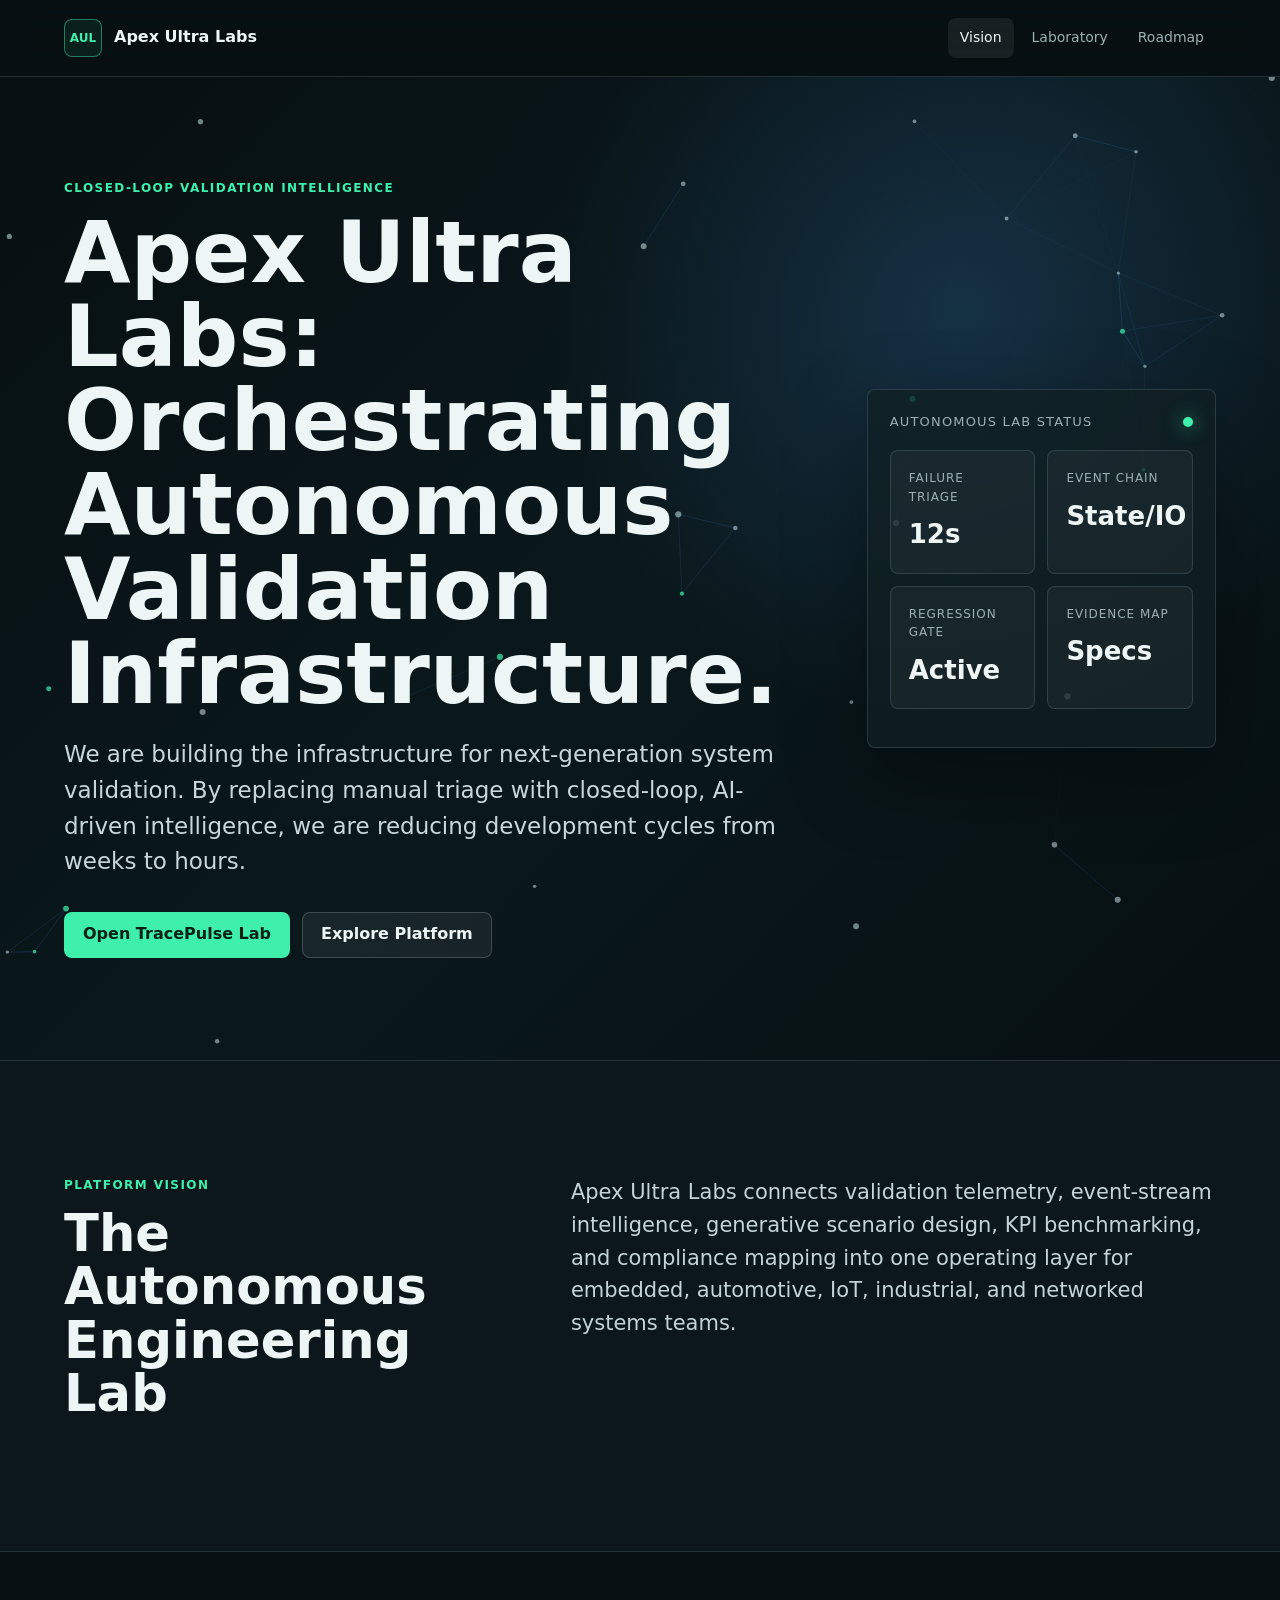
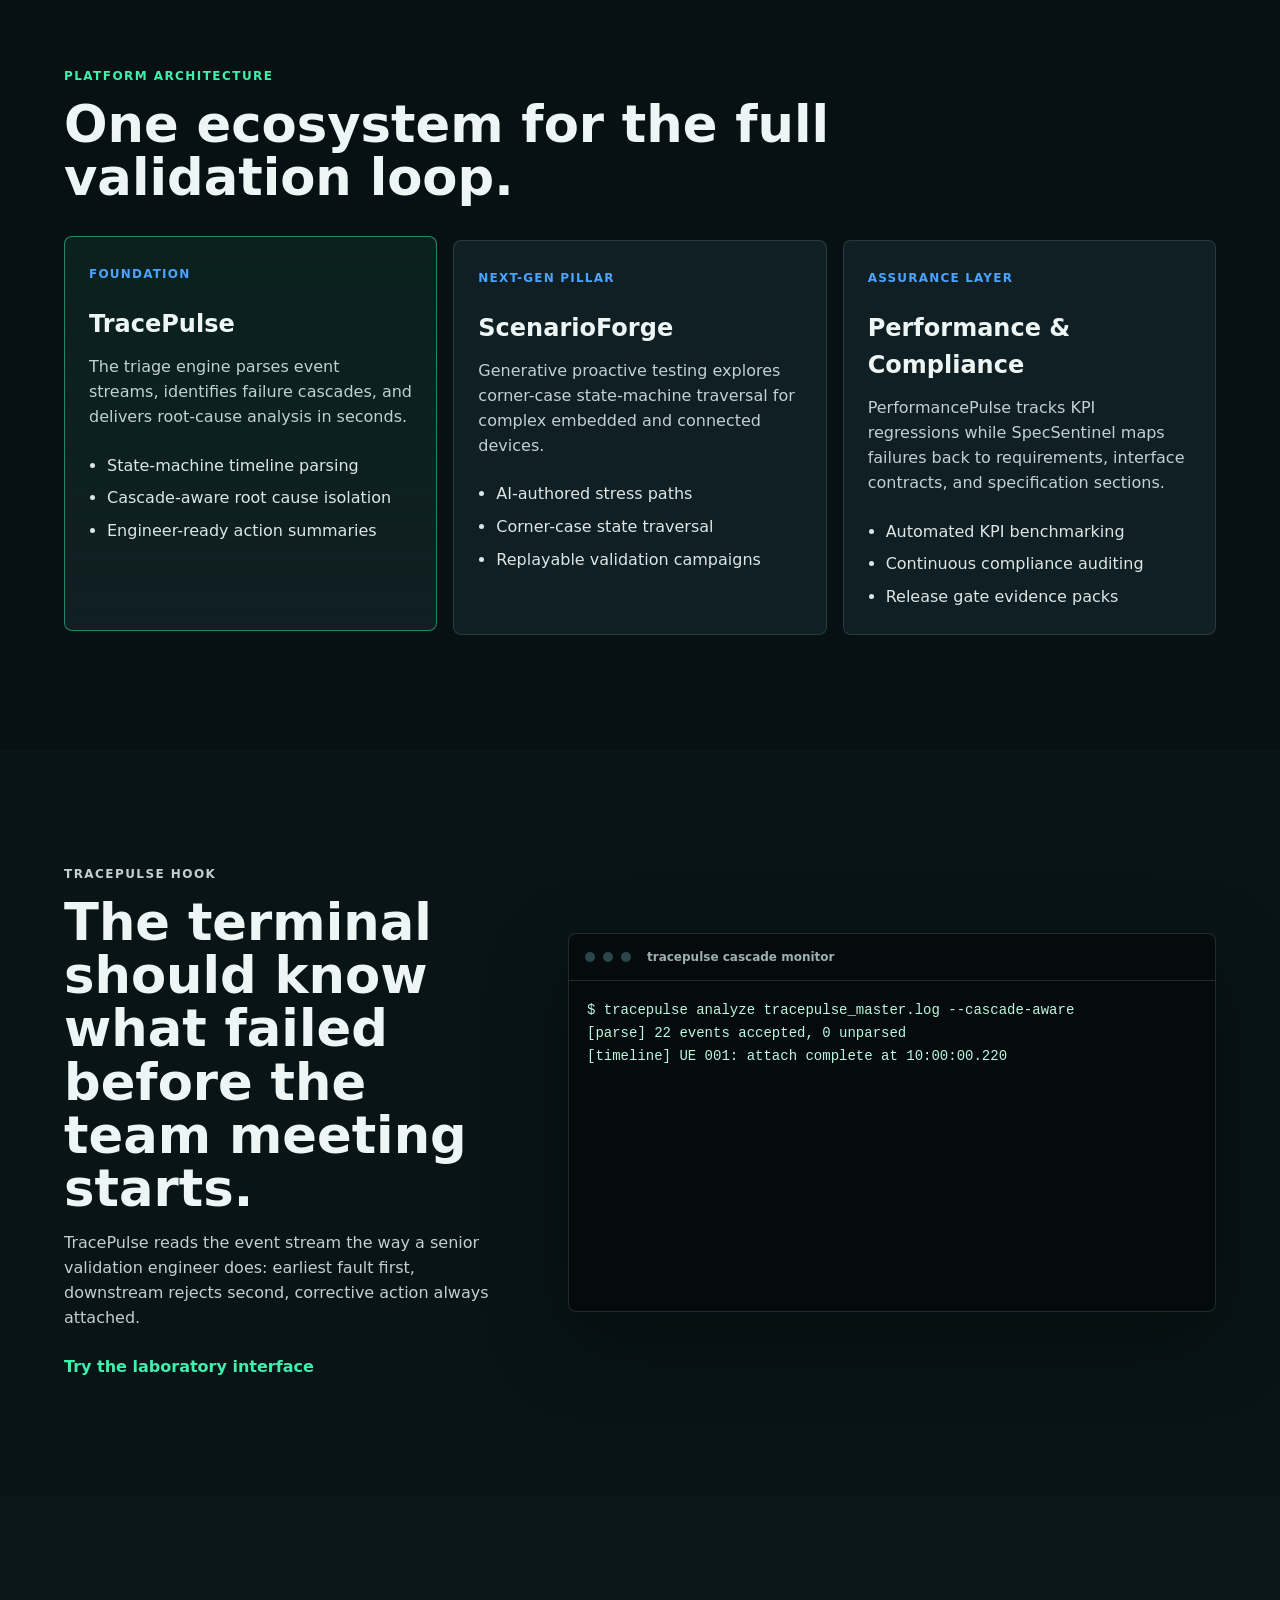
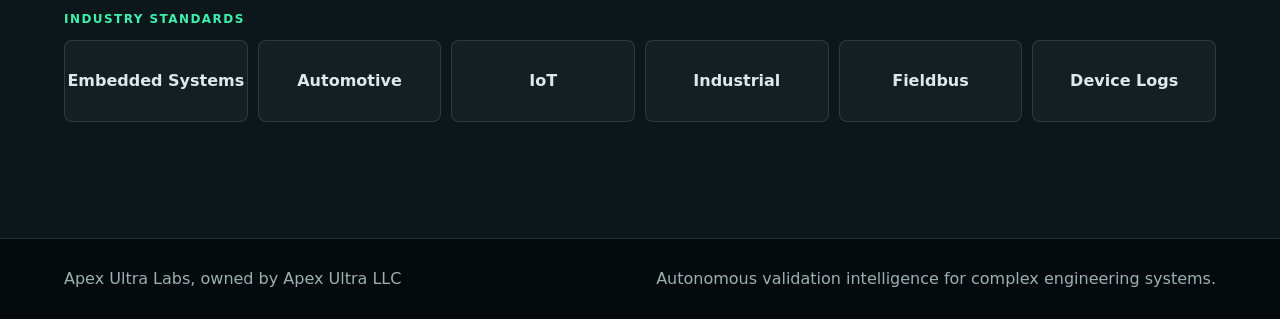
==== index.html @ e08b96c7 "Launch Apex Ultra Labs website" ====
<!doctype html>
<html lang="en">
  <head>
    <meta charset="utf-8">
    <meta name="viewport" content="width=device-width, initial-scale=1">
    <title>Apex Ultra Labs | Autonomous Validation Infrastructure</title>
    <link rel="stylesheet" href="styles.css">
  </head>
  <body>
    <header class="site-header">
      <a class="brand" href="index.html" aria-label="Apex Ultra Labs home">
        <span class="brand-mark">AUL</span>
        <span>Apex Ultra Labs</span>
      </a>
      <nav aria-label="Primary navigation">
        <a href="index.html" aria-current="page">Vision</a>
        <a href="laboratory.html">Laboratory</a>
        <a href="roadmap.html">Roadmap</a>
      </nav>
    </header>

    <main>
      <section class="hero">
        <canvas id="packetCanvas" aria-hidden="true"></canvas>
        <div class="hero-content">
          <p class="eyebrow">Closed-loop validation intelligence</p>
          <h1>Apex Ultra Labs: Orchestrating Autonomous Validation Infrastructure.</h1>
          <p class="hero-copy">
            We are building the infrastructure for next-generation system validation.
            By replacing manual triage with closed-loop, AI-driven intelligence, we are
            reducing development cycles from weeks to hours.
          </p>
          <div class="hero-actions">
            <a class="button primary" href="laboratory.html">Open TracePulse Lab</a>
            <a class="button secondary" href="#ecosystem">Explore Platform</a>
          </div>
        </div>
        <aside class="hero-panel" aria-label="Live validation status">
          <div class="panel-header">
            <span>Autonomous Lab Status</span>
            <span class="status-dot"></span>
          </div>
          <dl class="metric-grid">
            <div>
              <dt>Failure Triage</dt>
              <dd>12s</dd>
            </div>
            <div>
              <dt>Event Chain</dt>
              <dd>State/IO</dd>
            </div>
            <div>
              <dt>Regression Gate</dt>
              <dd>Active</dd>
            </div>
            <div>
              <dt>Evidence Map</dt>
              <dd>Specs</dd>
            </div>
          </dl>
        </aside>
      </section>

      <section class="section intro-band">
        <div>
          <p class="eyebrow">Platform vision</p>
          <h2>The Autonomous Engineering Lab</h2>
        </div>
        <p>
          Apex Ultra Labs connects validation telemetry, event-stream intelligence,
          generative scenario design, KPI benchmarking, and compliance mapping into
          one operating layer for embedded, automotive, IoT, industrial, and networked systems teams.
        </p>
      </section>

      <section id="ecosystem" class="section">
        <div class="section-heading">
          <p class="eyebrow">Platform architecture</p>
          <h2>One ecosystem for the full validation loop.</h2>
        </div>

        <div class="ecosystem-grid">
          <article class="pillar-card active" data-pillar="tracepulse">
            <span class="card-kicker">Foundation</span>
            <h3>TracePulse</h3>
            <p>
              The triage engine parses event streams, identifies failure cascades, and
              delivers root-cause analysis in seconds.
            </p>
            <ul>
              <li>State-machine timeline parsing</li>
              <li>Cascade-aware root cause isolation</li>
              <li>Engineer-ready action summaries</li>
            </ul>
          </article>

          <article class="pillar-card" data-pillar="scenarioforge">
            <span class="card-kicker">Next-gen pillar</span>
            <h3>ScenarioForge</h3>
            <p>
              Generative proactive testing explores corner-case state-machine
              traversal for complex embedded and connected devices.
            </p>
            <ul>
              <li>AI-authored stress paths</li>
              <li>Corner-case state traversal</li>
              <li>Replayable validation campaigns</li>
            </ul>
          </article>

          <article class="pillar-card" data-pillar="assurance">
            <span class="card-kicker">Assurance layer</span>
            <h3>Performance & Compliance</h3>
            <p>
              PerformancePulse tracks KPI regressions while SpecSentinel maps
              failures back to requirements, interface contracts, and specification sections.
            </p>
            <ul>
              <li>Automated KPI benchmarking</li>
              <li>Continuous compliance auditing</li>
              <li>Release gate evidence packs</li>
            </ul>
          </article>
        </div>
      </section>

      <section class="section demo-section">
        <div class="demo-copy">
          <p class="eyebrow">TracePulse hook</p>
          <h2>The terminal should know what failed before the team meeting starts.</h2>
          <p>
            TracePulse reads the event stream the way a senior validation engineer
            does: earliest fault first, downstream rejects second, corrective action
            always attached.
          </p>
          <a class="text-link" href="laboratory.html">Try the laboratory interface</a>
        </div>
        <div class="terminal" aria-label="TracePulse terminal demo">
          <div class="terminal-top">
            <span></span><span></span><span></span>
            <strong>tracepulse cascade monitor</strong>
          </div>
          <pre id="terminalFeed"></pre>
        </div>
      </section>

      <section class="section standards">
        <p class="eyebrow">Industry standards</p>
        <div class="standard-bar" aria-label="Supported validation domains">
          <span>Embedded Systems</span>
          <span>Automotive</span>
          <span>IoT</span>
          <span>Industrial</span>
          <span>Fieldbus</span>
          <span>Device Logs</span>
        </div>
      </section>
    </main>

    <footer class="site-footer">
      <span>Apex Ultra Labs, owned by Apex Ultra LLC</span>
      <span>Autonomous validation intelligence for complex engineering systems.</span>
    </footer>

    <script src="script.js"></script>
  </body>
</html>
---- styles.css ----
:root {
  color-scheme: dark;
  --bg: #071012;
  --bg-2: #0b171a;
  --panel: #101f23;
  --panel-2: #13282d;
  --line: rgba(160, 190, 194, 0.18);
  --text: #eef6f5;
  --muted: #9cb0b3;
  --signal: #3ff0ad;
  --blue: #4aa3ff;
  --warn: #f0c95a;
  --fail: #ff6d5f;
  --shadow: 0 28px 80px rgba(0, 0, 0, 0.36);
}

* {
  box-sizing: border-box;
}

html {
  scroll-behavior: smooth;
}

body {
  margin: 0;
  background: var(--bg);
  color: var(--text);
  font-family: Inter, ui-sans-serif, system-ui, -apple-system, BlinkMacSystemFont, "Segoe UI", sans-serif;
  line-height: 1.55;
}

a {
  color: inherit;
}

.site-header {
  position: sticky;
  top: 0;
  z-index: 10;
  display: flex;
  align-items: center;
  justify-content: space-between;
  gap: 24px;
  padding: 18px clamp(18px, 5vw, 72px);
  background: rgba(7, 16, 18, 0.86);
  border-bottom: 1px solid var(--line);
  backdrop-filter: blur(18px);
}

.brand {
  display: inline-flex;
  align-items: center;
  gap: 12px;
  text-decoration: none;
  font-weight: 750;
  letter-spacing: 0;
}

.brand-mark {
  display: grid;
  place-items: center;
  width: 38px;
  height: 38px;
  border: 1px solid rgba(63, 240, 173, 0.45);
  border-radius: 8px;
  color: var(--signal);
  font-size: 12px;
  background: rgba(63, 240, 173, 0.08);
}

nav {
  display: flex;
  align-items: center;
  gap: 6px;
  flex-wrap: wrap;
}

nav a {
  padding: 9px 12px;
  border-radius: 8px;
  color: var(--muted);
  text-decoration: none;
  font-size: 14px;
}

nav a:hover,
nav a[aria-current="page"] {
  color: var(--text);
  background: rgba(255, 255, 255, 0.07);
}

.hero {
  position: relative;
  min-height: calc(100vh - 75px);
  display: grid;
  grid-template-columns: minmax(0, 1.1fr) minmax(320px, 0.52fr);
  align-items: center;
  gap: clamp(24px, 5vw, 72px);
  padding: clamp(52px, 8vw, 110px) clamp(18px, 5vw, 72px);
  overflow: hidden;
  background:
    radial-gradient(circle at 75% 24%, rgba(74, 163, 255, 0.18), transparent 34%),
    linear-gradient(135deg, #071012 0%, #0a181c 52%, #071012 100%);
}

#packetCanvas {
  position: absolute;
  inset: 0;
  width: 100%;
  height: 100%;
  opacity: 0.72;
}

.hero-content,
.hero-panel {
  position: relative;
  z-index: 1;
}

.eyebrow {
  margin: 0 0 12px;
  color: var(--signal);
  font-size: 12px;
  font-weight: 750;
  letter-spacing: 0.12em;
  text-transform: uppercase;
}

h1,
h2,
h3,
p {
  margin-top: 0;
}

h1 {
  max-width: 980px;
  margin-bottom: 22px;
  font-size: clamp(44px, 7vw, 86px);
  line-height: 0.98;
  letter-spacing: 0;
}

h2 {
  margin-bottom: 16px;
  font-size: clamp(30px, 4vw, 52px);
  line-height: 1.04;
  letter-spacing: 0;
}

h3 {
  margin-bottom: 12px;
  font-size: 24px;
  letter-spacing: 0;
}

.hero-copy {
  max-width: 760px;
  color: #c8d8da;
  font-size: clamp(18px, 2vw, 23px);
}

.hero-actions {
  display: flex;
  gap: 12px;
  flex-wrap: wrap;
  margin-top: 32px;
}

.button {
  display: inline-flex;
  align-items: center;
  justify-content: center;
  min-height: 46px;
  padding: 0 18px;
  border: 1px solid transparent;
  border-radius: 8px;
  text-decoration: none;
  font-weight: 750;
  cursor: pointer;
}

.button.primary {
  background: var(--signal);
  color: #052014;
}

.button.secondary {
  border-color: rgba(255, 255, 255, 0.18);
  color: var(--text);
  background: rgba(255, 255, 255, 0.06);
}

.button:disabled,
.button[aria-disabled="true"] {
  cursor: not-allowed;
  opacity: 0.52;
  filter: saturate(0.5);
}

.hero-panel,
.analysis-panel,
.upload-panel,
.terminal {
  border: 1px solid var(--line);
  border-radius: 8px;
  background: rgba(16, 31, 35, 0.78);
  box-shadow: var(--shadow);
}

.hero-panel {
  padding: 22px;
}

.panel-header {
  display: flex;
  align-items: center;
  justify-content: space-between;
  gap: 18px;
  margin-bottom: 18px;
  color: var(--muted);
  font-size: 13px;
  text-transform: uppercase;
  letter-spacing: 0.09em;
}

.status-dot {
  width: 10px;
  height: 10px;
  border-radius: 50%;
  background: var(--signal);
  box-shadow: 0 0 18px rgba(63, 240, 173, 0.75);
}

.metric-grid,
.analysis-grid {
  display: grid;
  grid-template-columns: repeat(2, minmax(0, 1fr));
  gap: 12px;
}

.metric-grid div,
.analysis-grid div {
  padding: 18px;
  border: 1px solid var(--line);
  border-radius: 8px;
  background: rgba(255, 255, 255, 0.04);
}

dt,
.stat-label {
  display: block;
  margin-bottom: 8px;
  color: var(--muted);
  font-size: 12px;
  text-transform: uppercase;
  letter-spacing: 0.08em;
}

dd,
.analysis-grid strong {
  margin: 0;
  font-size: 26px;
  font-weight: 800;
}

.section {
  padding: clamp(64px, 9vw, 120px) clamp(18px, 5vw, 72px);
}

.intro-band {
  display: grid;
  grid-template-columns: 0.8fr 1.2fr;
  gap: clamp(28px, 6vw, 92px);
  align-items: start;
  background: var(--bg-2);
  border-top: 1px solid var(--line);
  border-bottom: 1px solid var(--line);
}

.intro-band p:last-child,
.section-heading {
  max-width: 850px;
}

.intro-band p:last-child {
  color: #c4d4d6;
  font-size: 21px;
}

.ecosystem-grid {
  display: grid;
  grid-template-columns: repeat(3, minmax(0, 1fr));
  gap: 16px;
  margin-top: 36px;
}

.pillar-card {
  min-height: 360px;
  padding: 24px;
  border: 1px solid var(--line);
  border-radius: 8px;
  background: var(--panel);
  transition: transform 180ms ease, border-color 180ms ease, background 180ms ease;
}

.pillar-card:hover,
.pillar-card.active {
  transform: translateY(-4px);
  border-color: rgba(63, 240, 173, 0.5);
  background: linear-gradient(180deg, rgba(63, 240, 173, 0.08), var(--panel));
}

.card-kicker {
  display: inline-block;
  margin-bottom: 22px;
  color: var(--blue);
  font-size: 12px;
  text-transform: uppercase;
  letter-spacing: 0.1em;
  font-weight: 800;
}

.pillar-card p,
.roadmap-item p,
.demo-copy p,
.page-hero p,
.upload-panel p {
  color: #c1d0d2;
}

.pillar-card ul {
  margin: 24px 0 0;
  padding-left: 18px;
  color: #dbe6e6;
}

.pillar-card li + li {
  margin-top: 8px;
}

.demo-section {
  display: grid;
  grid-template-columns: minmax(0, 0.8fr) minmax(360px, 1.2fr);
  gap: clamp(28px, 6vw, 72px);
  align-items: center;
  background: #081416;
}

.demo-copy {
  max-width: 620px;
}

.text-link {
  display: inline-block;
  margin-top: 8px;
  color: var(--signal);
  font-weight: 800;
  text-decoration: none;
}

.terminal {
  overflow: hidden;
  background: #050b0d;
}

.terminal-top {
  display: flex;
  align-items: center;
  gap: 8px;
  padding: 14px 16px;
  border-bottom: 1px solid var(--line);
  color: var(--muted);
  font-size: 12px;
}

.terminal-top span {
  width: 10px;
  height: 10px;
  border-radius: 50%;
  background: #2c464b;
}

.terminal-top strong {
  margin-left: 8px;
  font-weight: 700;
}

pre {
  min-height: 330px;
  margin: 0;
  padding: 18px;
  color: #baf8dd;
  white-space: pre-wrap;
  font: 14px/1.65 "SFMono-Regular", Consolas, "Liberation Mono", monospace;
}

.standards {
  background: var(--bg-2);
}

.standard-bar {
  display: grid;
  grid-template-columns: repeat(6, minmax(0, 1fr));
  gap: 10px;
}

.standard-bar span {
  display: grid;
  place-items: center;
  min-height: 82px;
  border: 1px solid var(--line);
  border-radius: 8px;
  color: #dfe8e8;
  background: rgba(255, 255, 255, 0.035);
  font-weight: 800;
}

.page-hero {
  padding: clamp(54px, 8vw, 110px) clamp(18px, 5vw, 72px);
  background:
    linear-gradient(120deg, rgba(63, 240, 173, 0.12), transparent 38%),
    var(--bg-2);
  border-bottom: 1px solid var(--line);
}

.page-hero.compact h1 {
  max-width: 920px;
  font-size: clamp(42px, 6vw, 76px);
}

.page-hero.compact p:last-child {
  max-width: 790px;
  font-size: 20px;
}

.lab-shell {
  display: grid;
  grid-template-columns: minmax(280px, 0.7fr) minmax(0, 1.3fr);
  gap: 18px;
  padding: clamp(28px, 5vw, 72px);
}

.upload-panel,
.analysis-panel {
  padding: 24px;
}

.file-drop {
  display: grid;
  gap: 10px;
  margin: 24px 0 16px;
  padding: 24px;
  border: 1px dashed rgba(63, 240, 173, 0.45);
  border-radius: 8px;
  background: rgba(63, 240, 173, 0.05);
  cursor: pointer;
}

.file-drop input {
  display: none;
}

.file-drop span {
  color: var(--signal);
  font-weight: 800;
}

.file-drop small {
  color: var(--muted);
}

.analysis-grid {
  margin-bottom: 24px;
  grid-template-columns: repeat(3, minmax(0, 1fr));
}

.timeline {
  display: grid;
  gap: 12px;
}

.timeline-item {
  position: relative;
  padding: 16px 16px 16px 42px;
  border: 1px solid var(--line);
  border-radius: 8px;
  background: rgba(255, 255, 255, 0.035);
}

.timeline-item::before {
  content: "";
  position: absolute;
  left: 16px;
  top: 21px;
  width: 10px;
  height: 10px;
  border-radius: 50%;
  background: var(--muted);
}

.timeline-item.good::before {
  background: var(--signal);
}

.timeline-item.warn::before {
  background: var(--warn);
}

.timeline-item.fail::before {
  background: var(--fail);
}

.timeline-item.ripple::before {
  background: var(--blue);
}

.timeline-item span {
  color: var(--muted);
  font-size: 13px;
  font-family: "SFMono-Regular", Consolas, monospace;
}

.timeline-item p {
  margin: 4px 0 0;
}

.roadmap {
  display: grid;
  gap: 14px;
  padding: clamp(28px, 5vw, 72px);
}

.roadmap-item {
  display: grid;
  grid-template-columns: 150px minmax(180px, 0.42fr) minmax(0, 1fr);
  gap: 24px;
  align-items: start;
  padding: 24px;
  border: 1px solid var(--line);
  border-radius: 8px;
  background: var(--panel);
}

.roadmap-item.current {
  border-color: rgba(63, 240, 173, 0.48);
  background: linear-gradient(90deg, rgba(63, 240, 173, 0.08), var(--panel));
}

.roadmap-item span {
  color: var(--signal);
  font-weight: 850;
  text-transform: uppercase;
  letter-spacing: 0.1em;
  font-size: 12px;
}

.roadmap-item h2 {
  margin: 0;
  font-size: 28px;
}

.roadmap-item p {
  margin: 0;
}

.site-footer {
  display: flex;
  justify-content: space-between;
  gap: 18px;
  padding: 28px clamp(18px, 5vw, 72px);
  border-top: 1px solid var(--line);
  color: var(--muted);
  background: #050b0d;
}

@media (max-width: 980px) {
  .hero,
  .intro-band,
  .demo-section,
  .lab-shell {
    grid-template-columns: 1fr;
  }

  .ecosystem-grid,
  .standard-bar {
    grid-template-columns: repeat(2, minmax(0, 1fr));
  }

  .roadmap-item {
    grid-template-columns: 1fr;
    gap: 10px;
  }
}

@media (max-width: 640px) {
  .site-header,
  .site-footer {
    align-items: flex-start;
    flex-direction: column;
  }

  h1 {
    font-size: 42px;
  }

  .hero {
    min-height: auto;
  }

  .metric-grid,
  .analysis-grid,
  .ecosystem-grid,
  .standard-bar {
    grid-template-columns: 1fr;
  }

  .pillar-card {
    min-height: auto;
  }
}
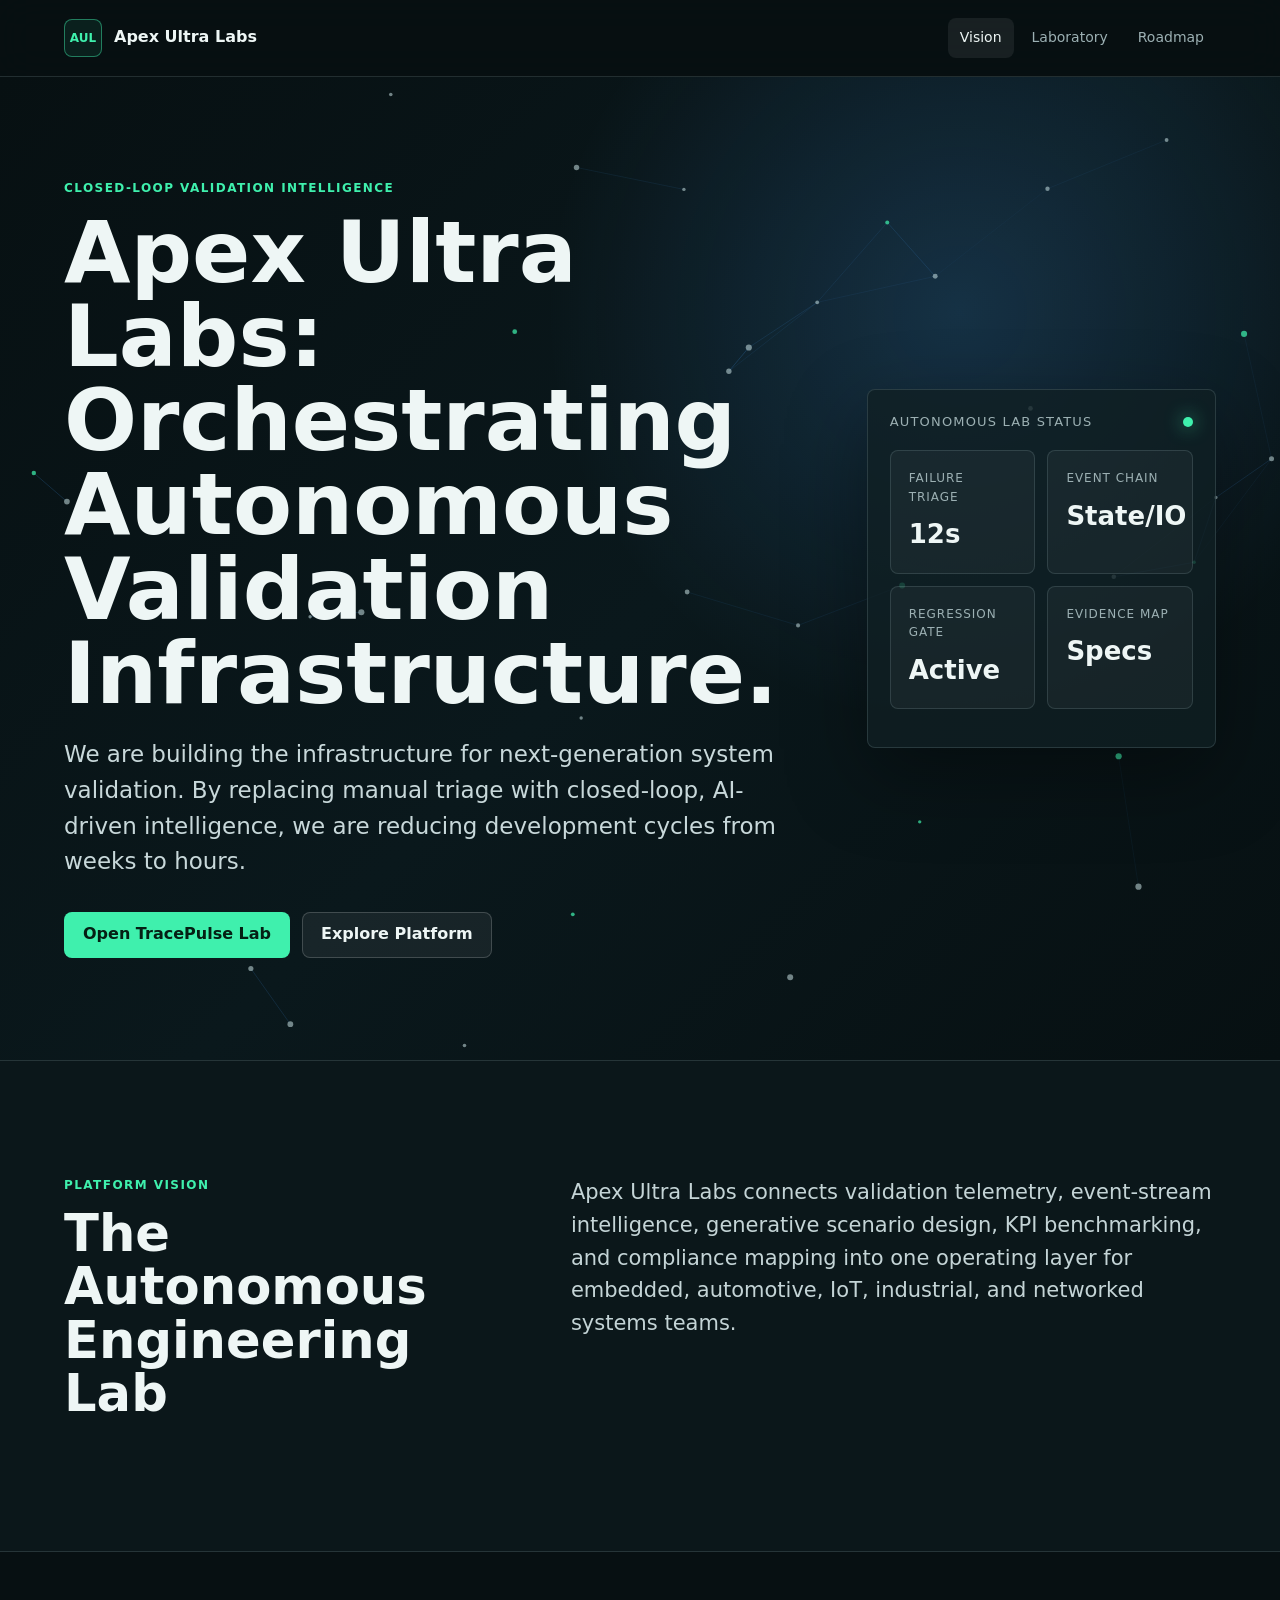
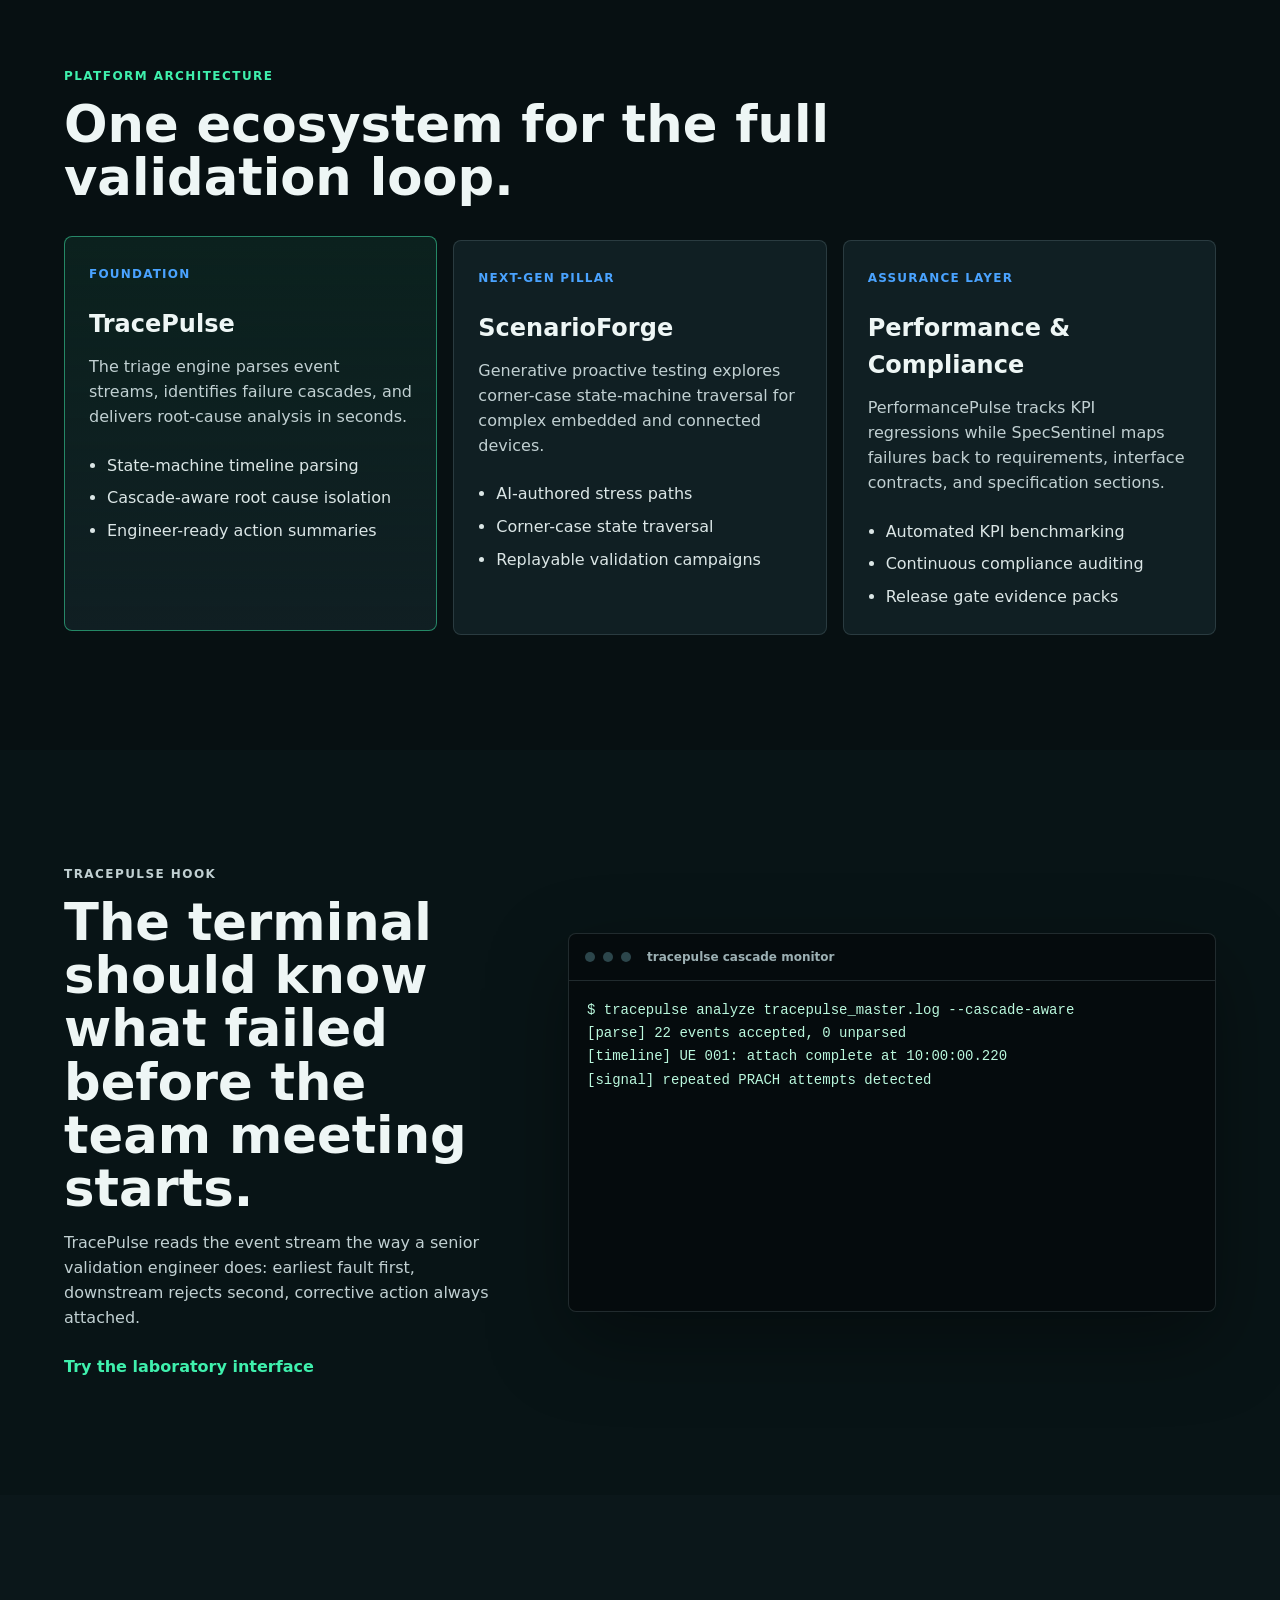
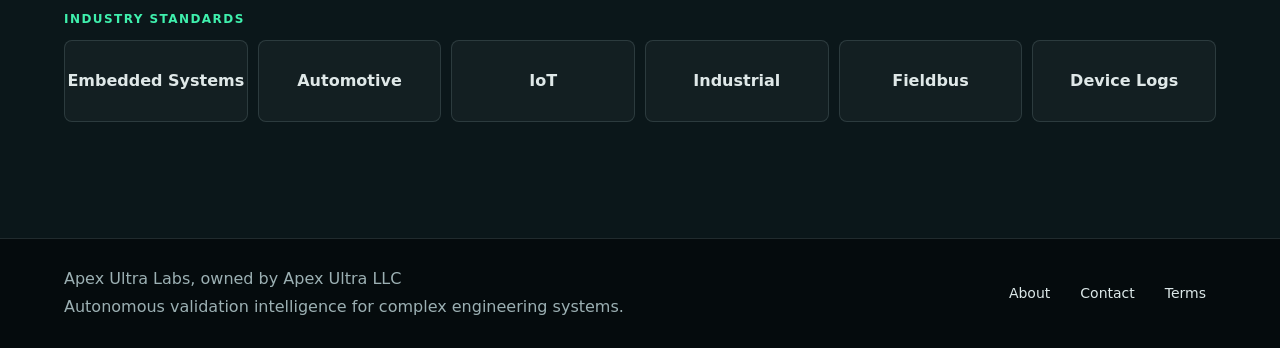
==== commit 2d51401e: "Add footer legal pages and contact action" ====
--- a/index.html
+++ b/index.html
@@ -158,8 +158,15 @@
     </main>
 
     <footer class="site-footer">
-      <span>Apex Ultra Labs, owned by Apex Ultra LLC</span>
-      <span>Autonomous validation intelligence for complex engineering systems.</span>
+      <div>
+        <span>Apex Ultra Labs, owned by Apex Ultra LLC</span>
+        <span>Autonomous validation intelligence for complex engineering systems.</span>
+      </div>
+      <nav class="footer-links" aria-label="Footer navigation">
+        <a href="about.html">About</a>
+        <a href="contact.html">Contact</a>
+        <a href="terms.html">Terms</a>
+      </nav>
     </footer>
 
     <script src="script.js"></script>
--- a/styles.css
+++ b/styles.css
@@ -568,11 +568,55 @@
 .site-footer {
   display: flex;
   justify-content: space-between;
+  align-items: center;
   gap: 18px;
   padding: 28px clamp(18px, 5vw, 72px);
   border-top: 1px solid var(--line);
   color: var(--muted);
   background: #050b0d;
+}
+
+.site-footer div {
+  display: grid;
+  gap: 4px;
+}
+
+.footer-links {
+  display: flex;
+  gap: 10px;
+}
+
+.footer-links a {
+  padding: 8px 10px;
+  border-radius: 8px;
+  color: #dce8e8;
+  text-decoration: none;
+}
+
+.footer-links a:hover {
+  background: rgba(255, 255, 255, 0.07);
+}
+
+.content-page {
+  display: grid;
+  gap: 16px;
+  max-width: 980px;
+  padding: clamp(36px, 6vw, 84px) clamp(18px, 5vw, 72px);
+}
+
+.content-page article {
+  padding: 24px;
+  border: 1px solid var(--line);
+  border-radius: 8px;
+  background: var(--panel);
+}
+
+.content-page h2 {
+  font-size: 28px;
+}
+
+.contact-panel .button {
+  margin-top: 10px;
 }
 
 @media (max-width: 980px) {
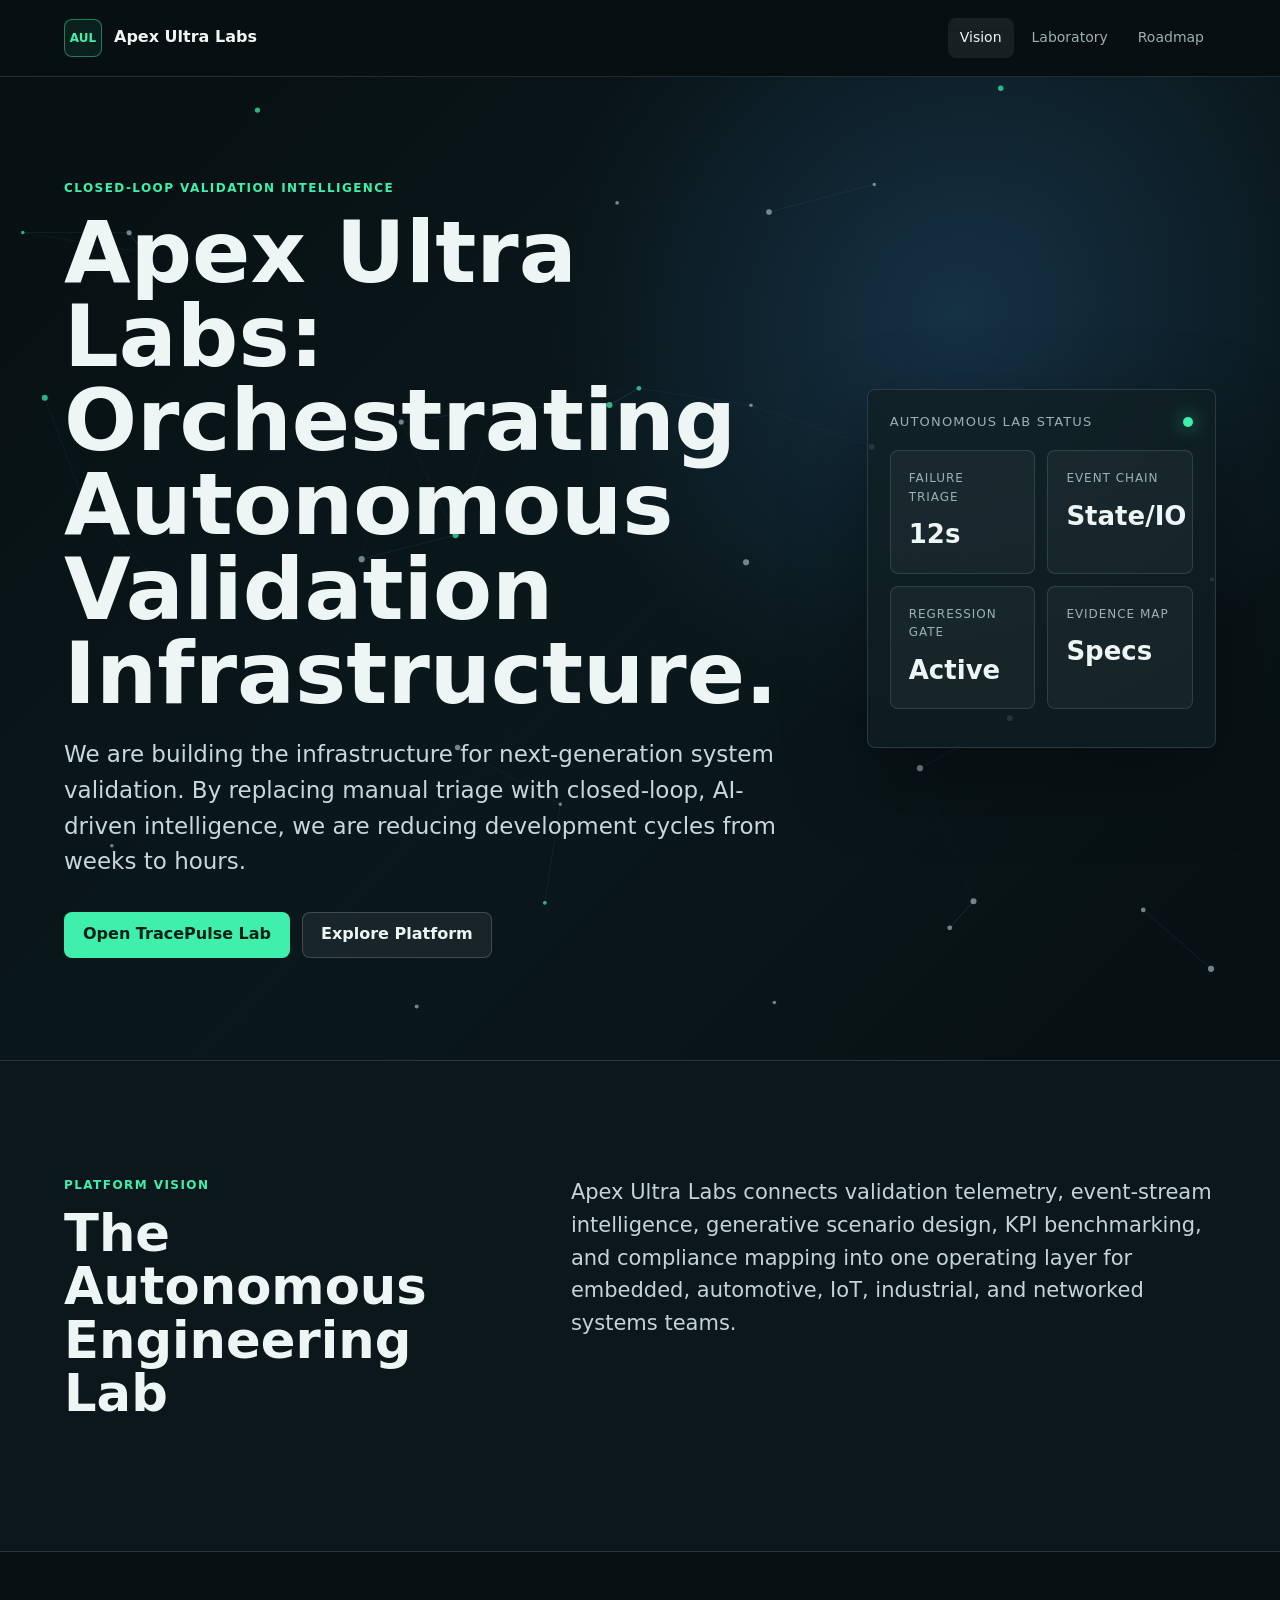
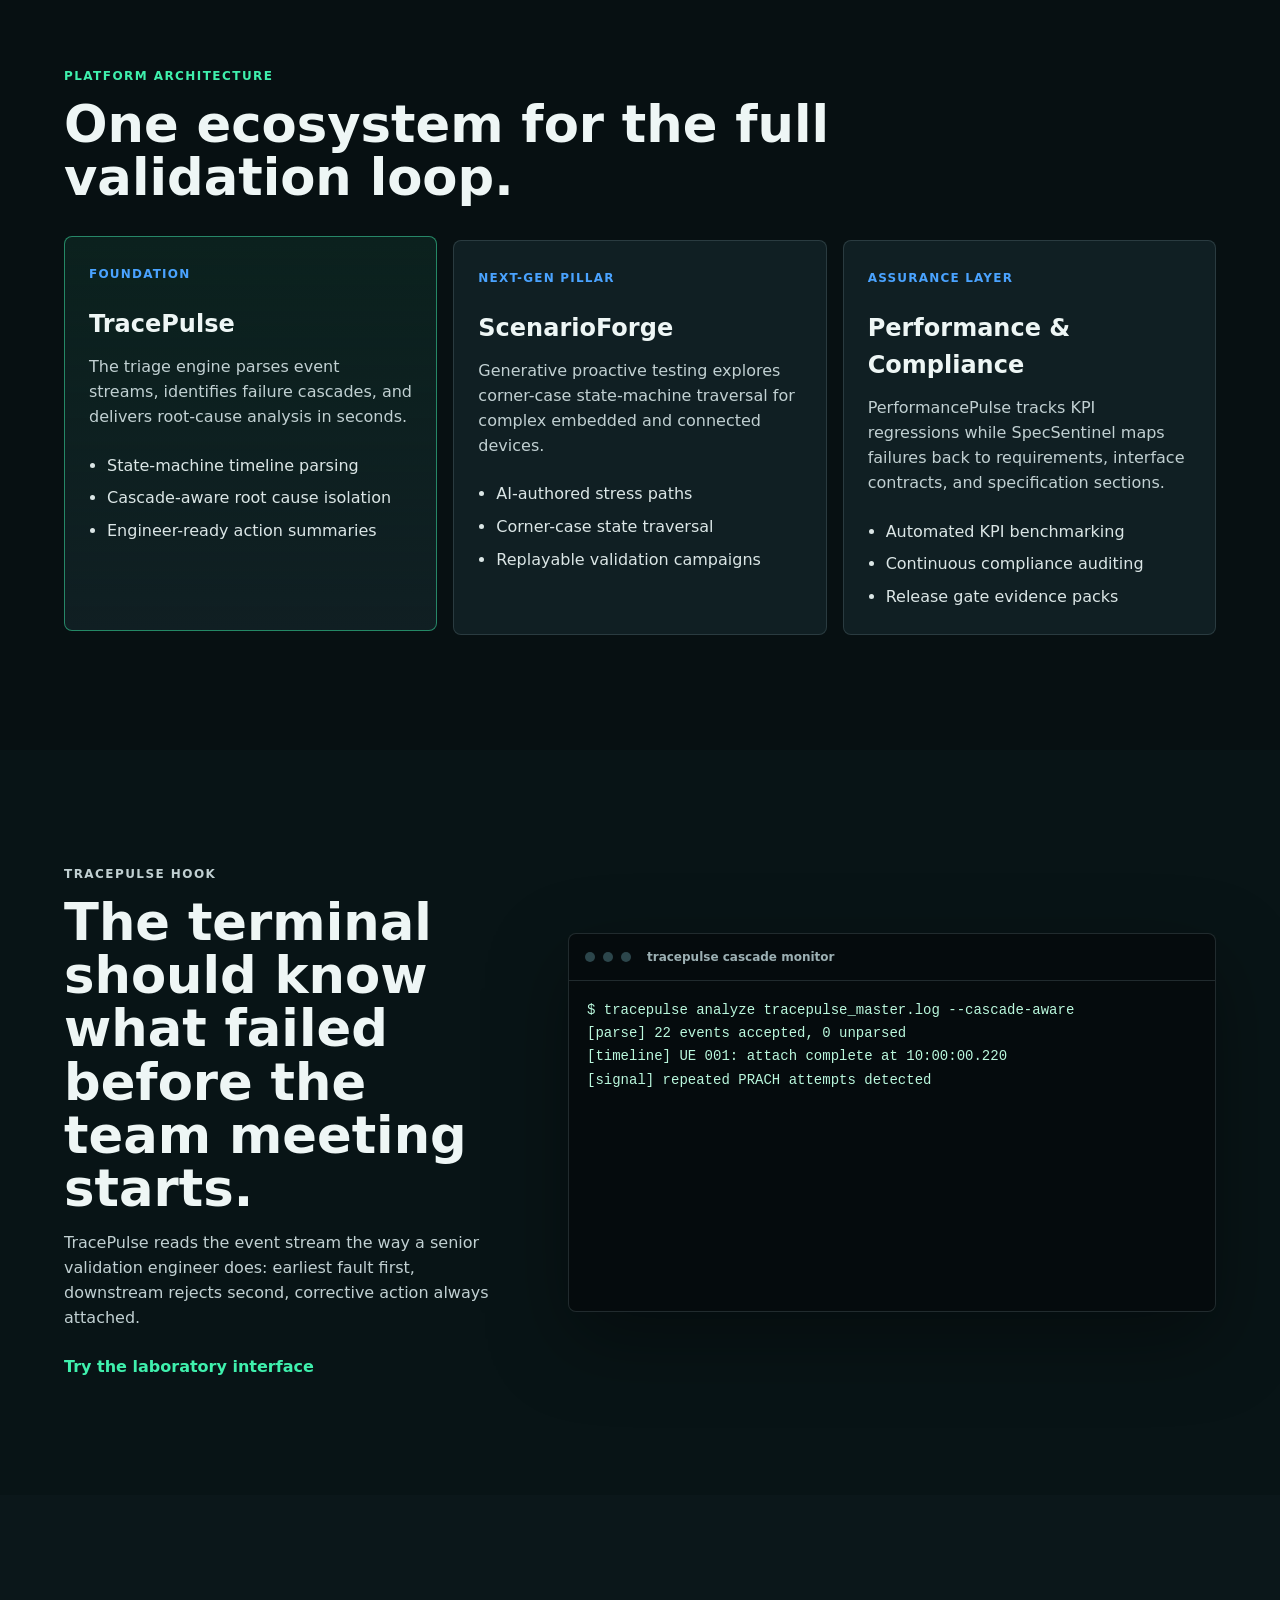
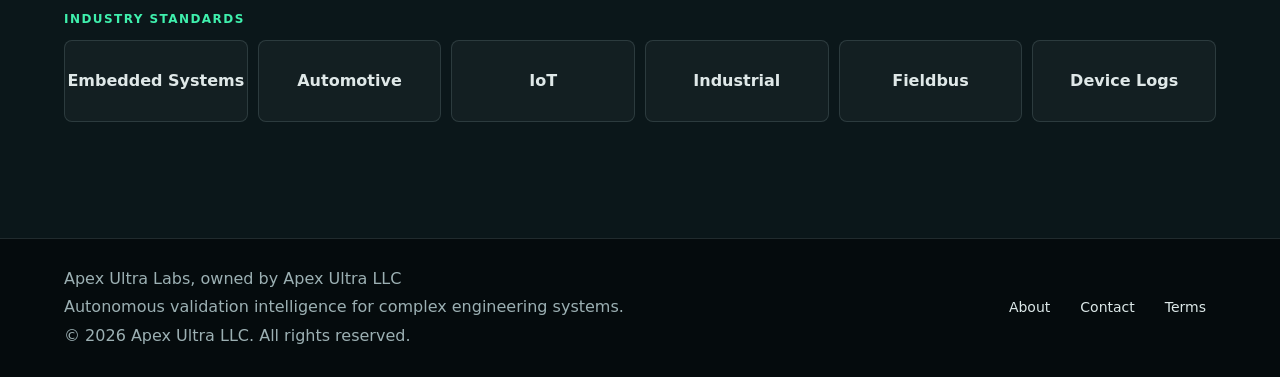
==== commit 19eaaa52: "Add Apex Ultra LLC copyright footer" ====
--- a/index.html
+++ b/index.html
@@ -161,6 +161,7 @@
       <div>
         <span>Apex Ultra Labs, owned by Apex Ultra LLC</span>
         <span>Autonomous validation intelligence for complex engineering systems.</span>
+        <span>&copy; 2026 Apex Ultra LLC. All rights reserved.</span>
       </div>
       <nav class="footer-links" aria-label="Footer navigation">
         <a href="about.html">About</a>
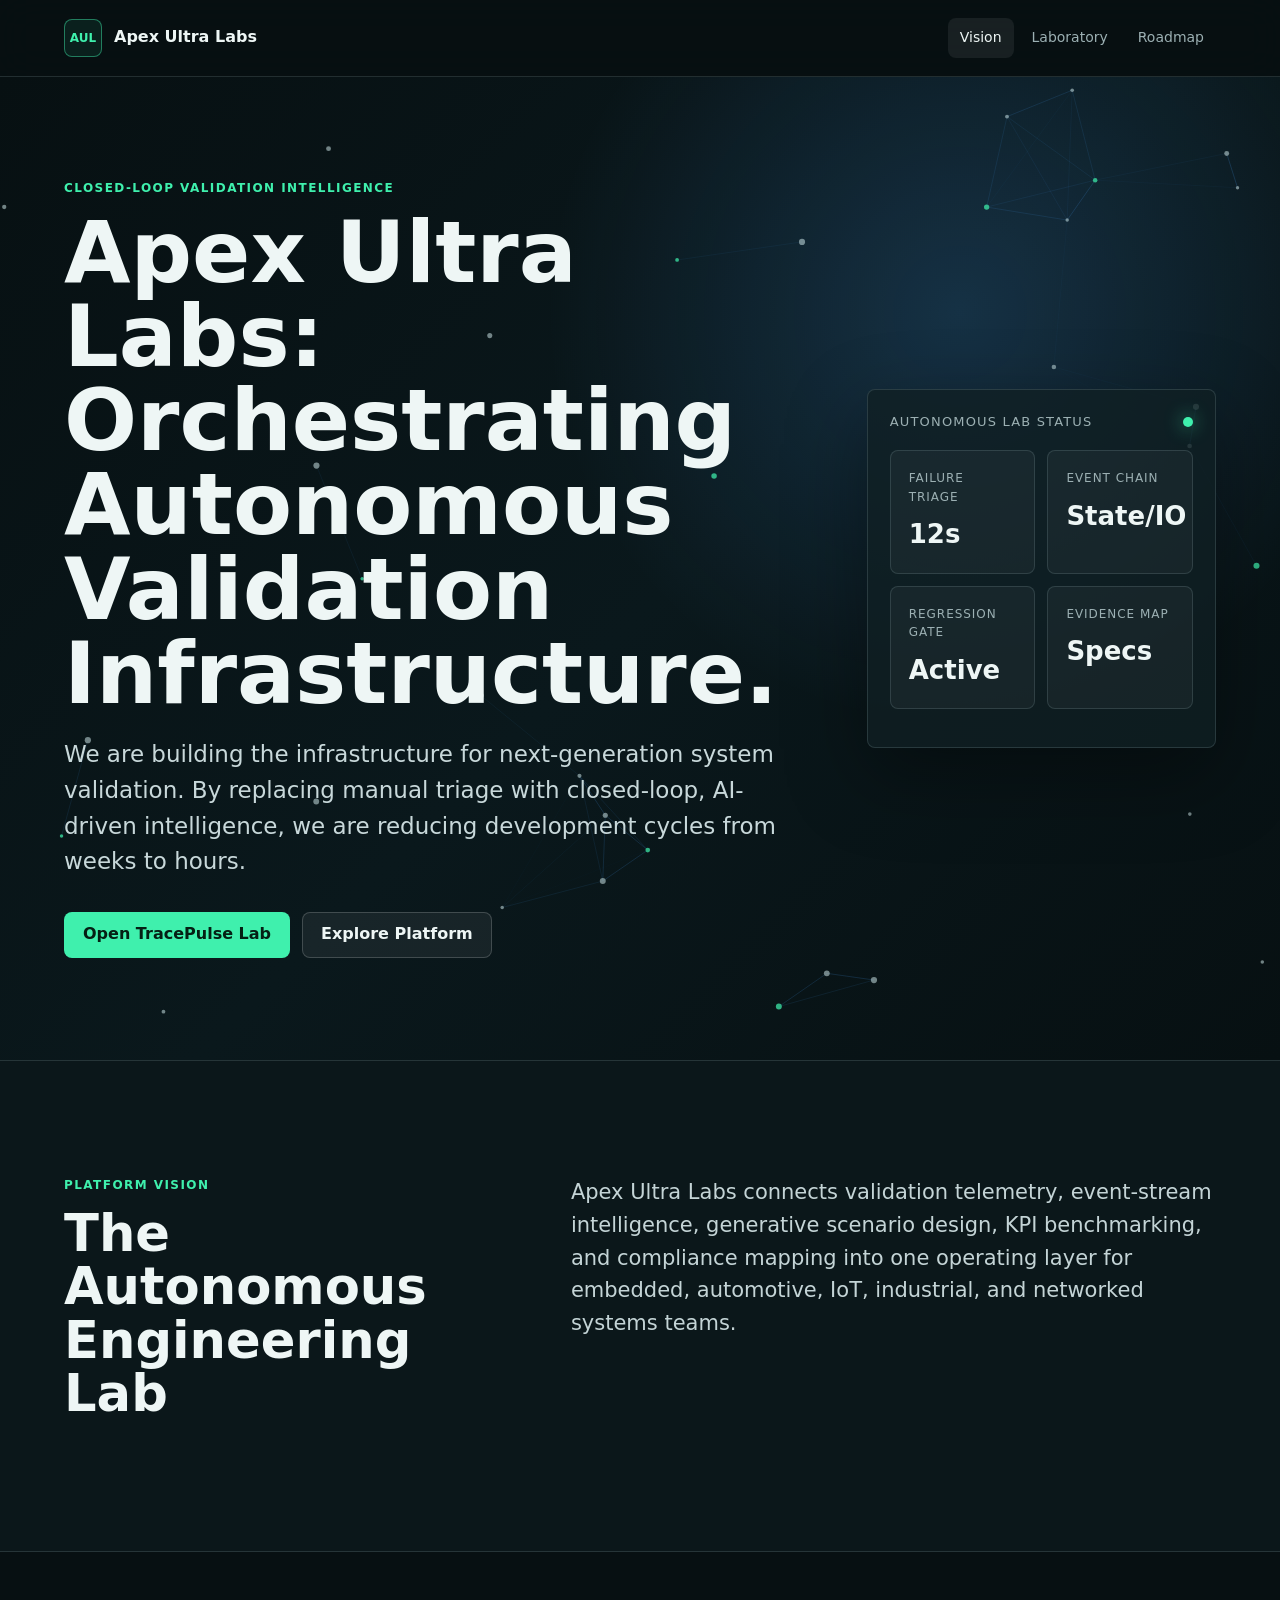
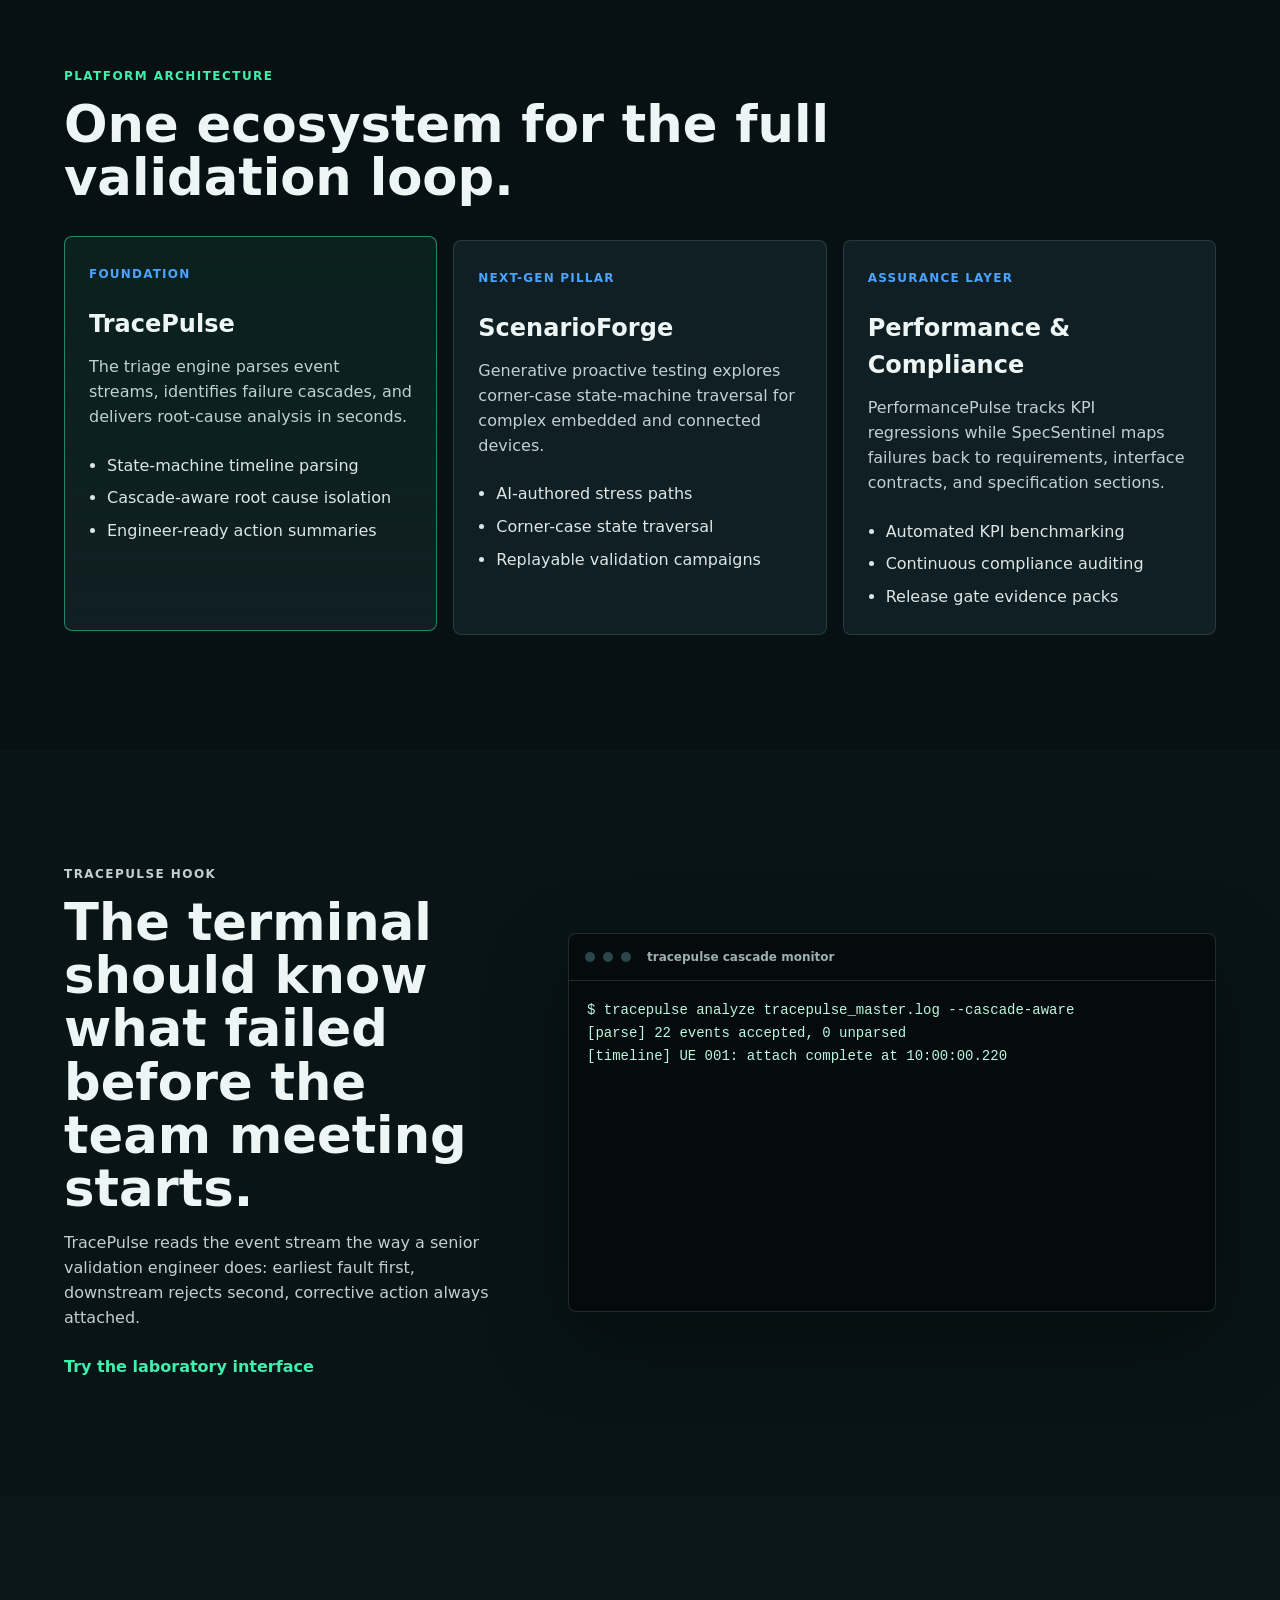
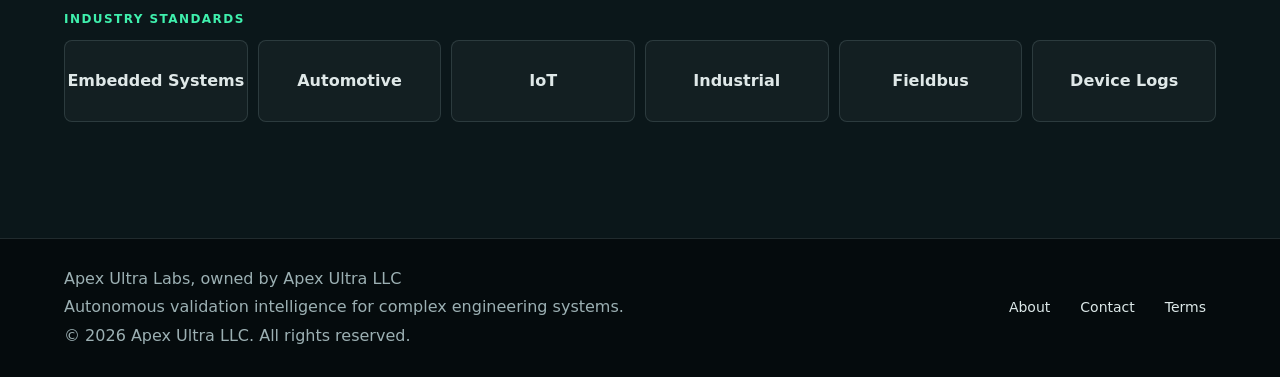
==== commit 01df7ba6: "Add SEO metadata and sitemap" ====
--- a/index.html
+++ b/index.html
@@ -4,6 +4,12 @@
     <meta charset="utf-8">
     <meta name="viewport" content="width=device-width, initial-scale=1">
     <title>Apex Ultra Labs | Autonomous Validation Infrastructure</title>
+    <meta name="description" content="Apex Ultra Labs builds autonomous validation intelligence for complex engineering systems, including TracePulse for event-stream triage and root-cause analysis.">
+    <link rel="canonical" href="https://apexultralabs.com/">
+    <meta property="og:title" content="Apex Ultra Labs">
+    <meta property="og:description" content="Autonomous validation infrastructure for hardware, firmware, embedded, IoT, industrial, and networked systems teams.">
+    <meta property="og:url" content="https://apexultralabs.com/">
+    <meta property="og:type" content="website">
     <link rel="stylesheet" href="styles.css">
   </head>
   <body>
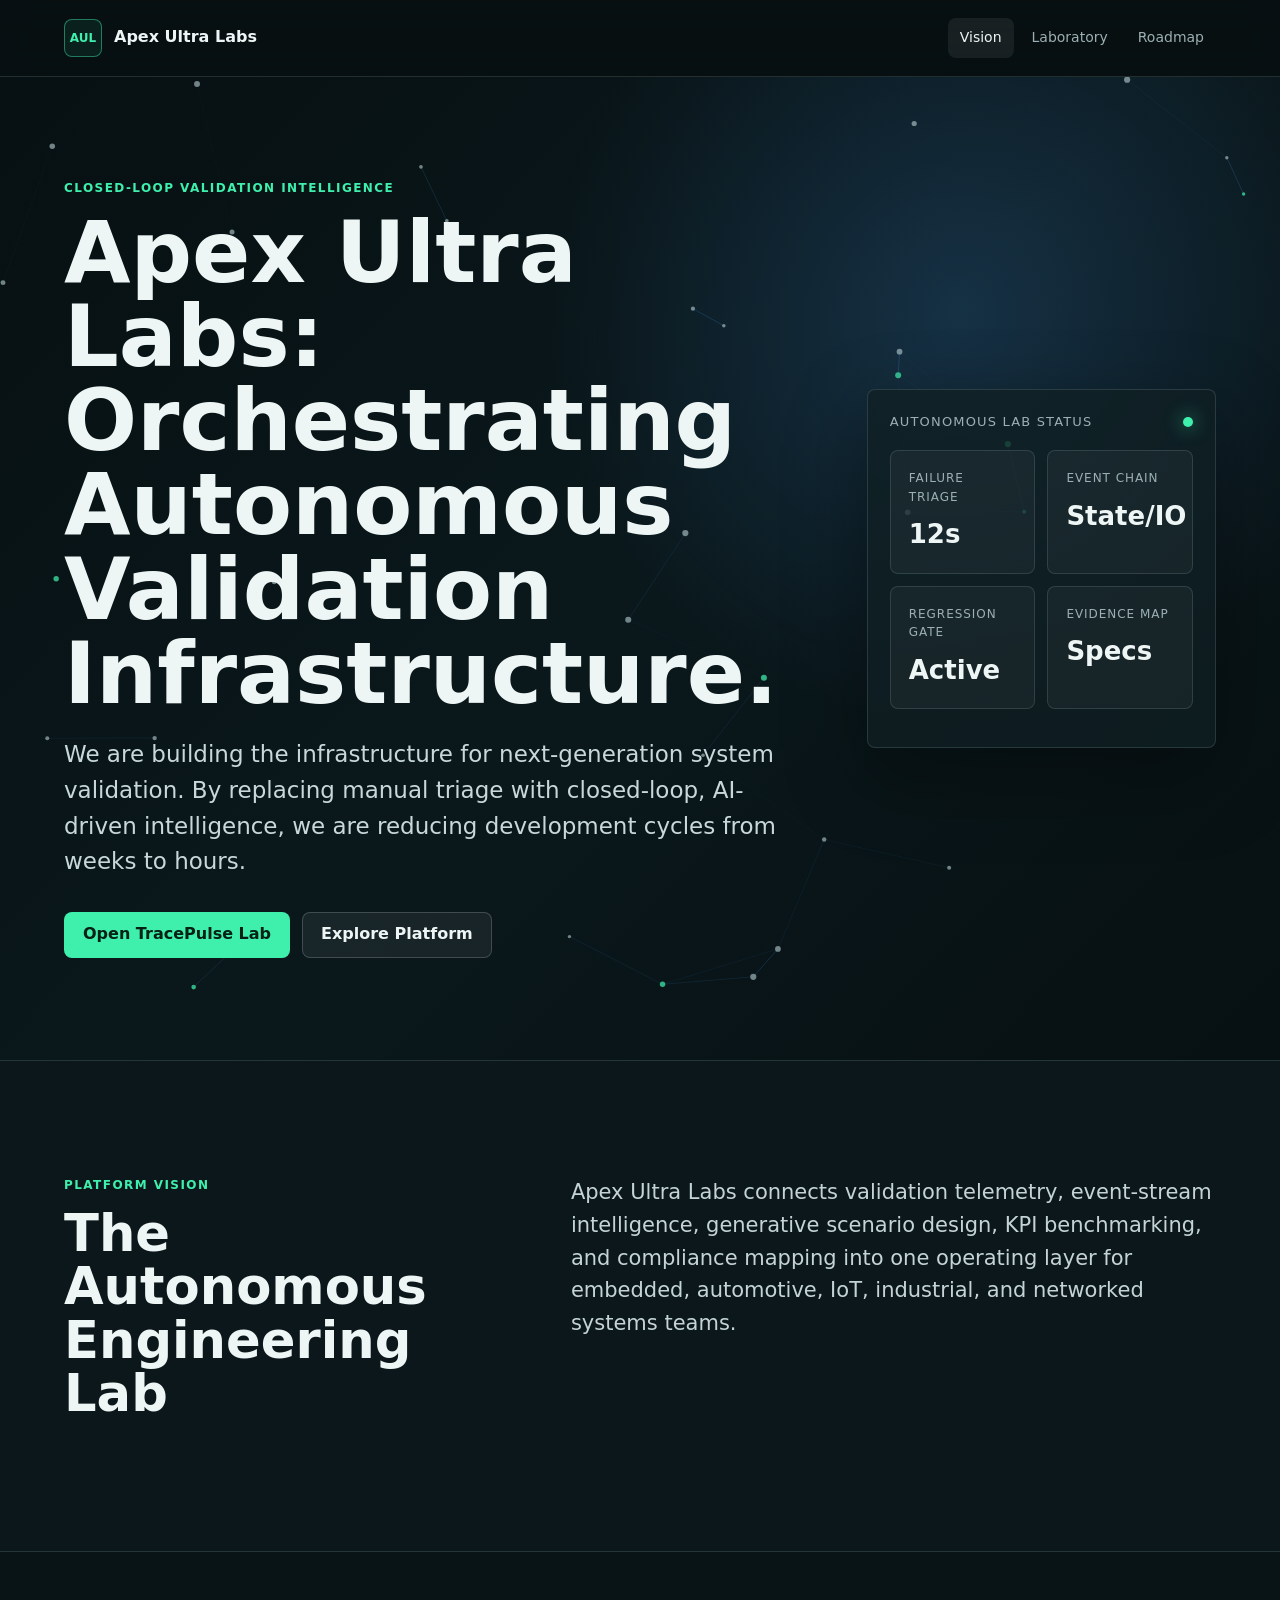
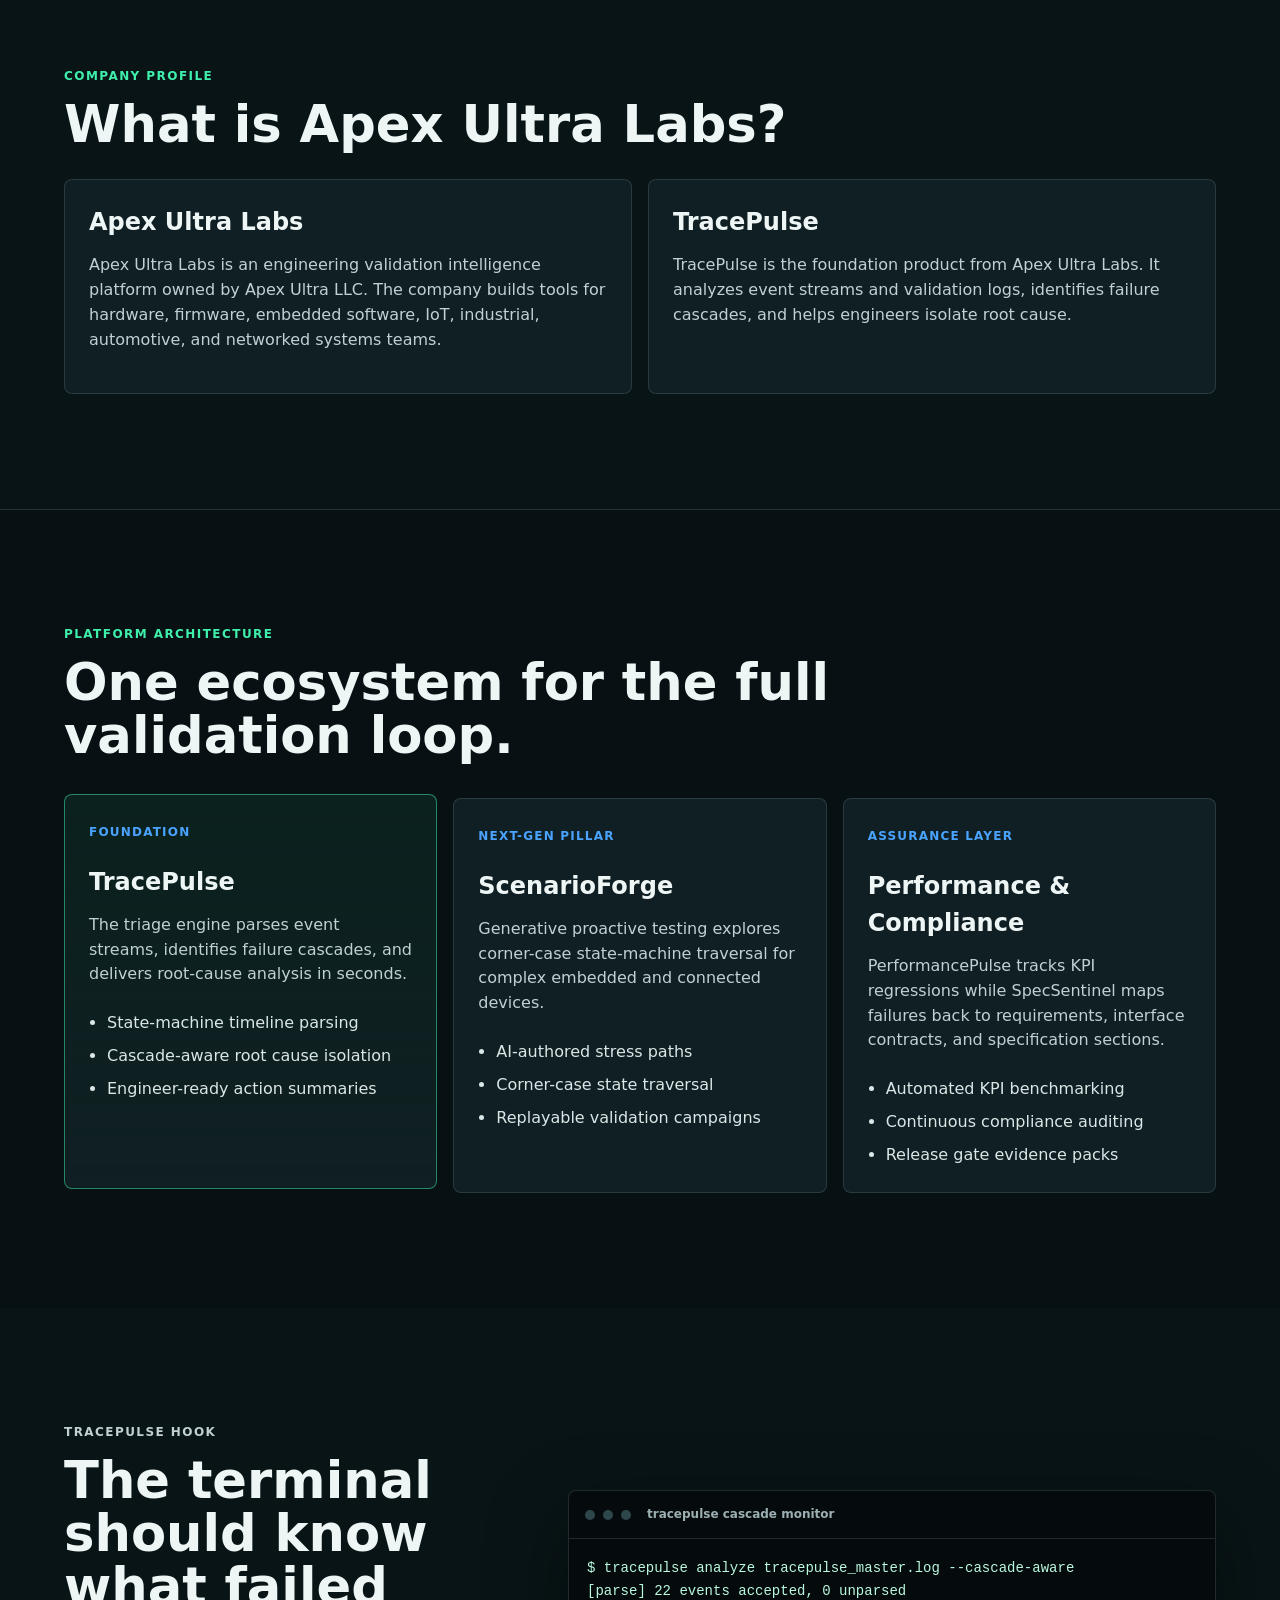
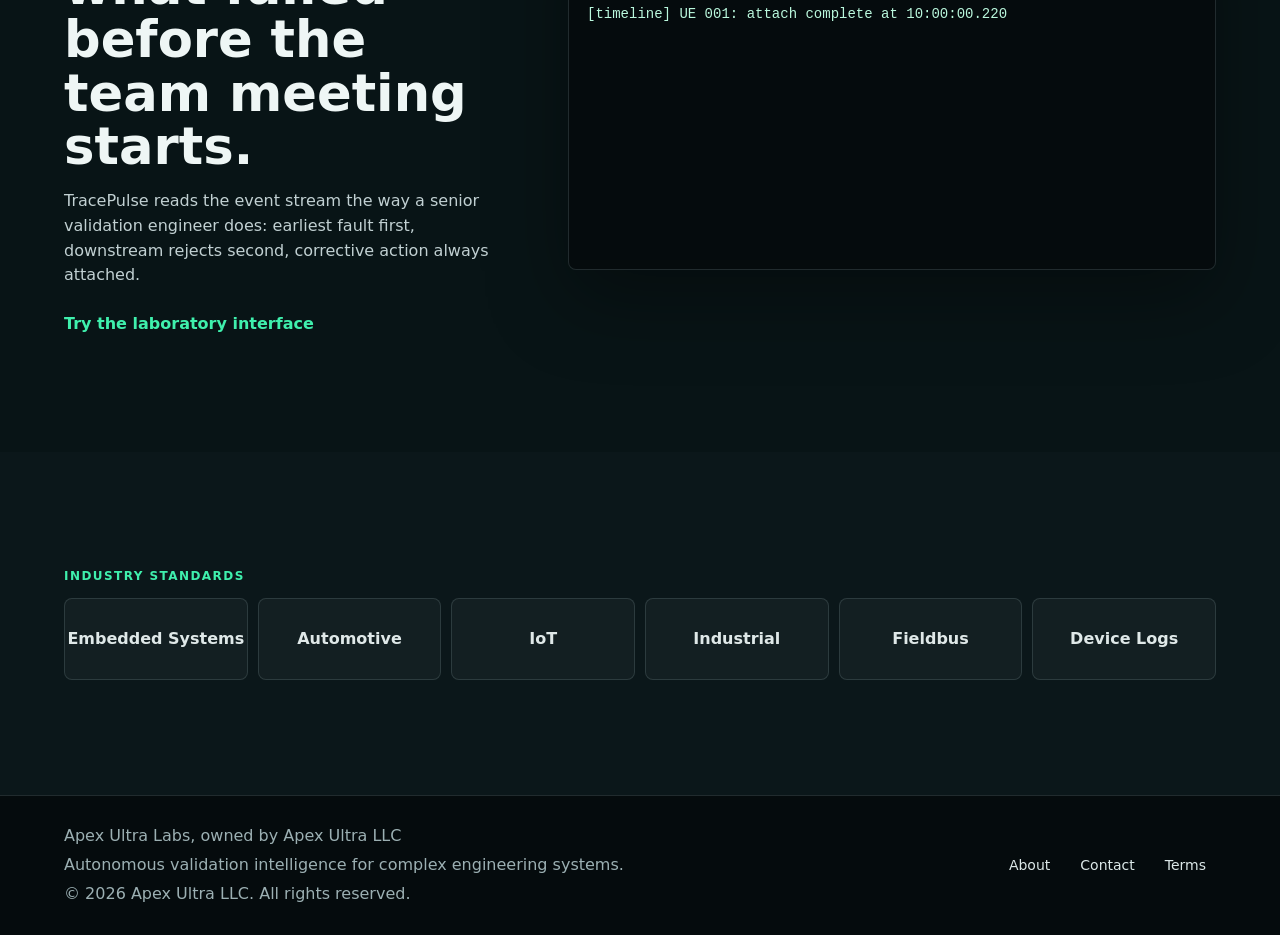
==== commit 81811acd: "Add entity signals for AI search summaries" ====
--- a/index.html
+++ b/index.html
@@ -10,6 +10,69 @@
     <meta property="og:description" content="Autonomous validation infrastructure for hardware, firmware, embedded, IoT, industrial, and networked systems teams.">
     <meta property="og:url" content="https://apexultralabs.com/">
     <meta property="og:type" content="website">
+    <script type="application/ld+json">
+      {
+        "@context": "https://schema.org",
+        "@graph": [
+          {
+            "@type": "Organization",
+            "@id": "https://apexultralabs.com/#organization",
+            "name": "Apex Ultra Labs",
+            "legalName": "Apex Ultra LLC",
+            "url": "https://apexultralabs.com/",
+            "description": "Apex Ultra Labs builds autonomous validation intelligence for complex engineering systems, including hardware, firmware, embedded software, IoT, industrial, automotive, and networked systems.",
+            "areaServed": "Global",
+            "knowsAbout": [
+              "Validation intelligence",
+              "Hardware validation",
+              "Firmware validation",
+              "Embedded systems",
+              "Event-stream analysis",
+              "Root-cause analysis",
+              "State-machine testing"
+            ],
+            "owns": {
+              "@type": "SoftwareApplication",
+              "@id": "https://apexultralabs.com/#tracepulse",
+              "name": "TracePulse",
+              "applicationCategory": "EngineeringApplication",
+              "description": "TracePulse is an event-stream analysis and cascade-aware triage tool for validation logs and root-cause isolation."
+            }
+          },
+          {
+            "@type": "WebSite",
+            "@id": "https://apexultralabs.com/#website",
+            "name": "Apex Ultra Labs",
+            "url": "https://apexultralabs.com/",
+            "publisher": {
+              "@id": "https://apexultralabs.com/#organization"
+            }
+          },
+          {
+            "@type": "FAQPage",
+            "@id": "https://apexultralabs.com/#faq",
+            "mainEntity": [
+              {
+                "@type": "Question",
+                "name": "What is Apex Ultra Labs?",
+                "acceptedAnswer": {
+                  "@type": "Answer",
+                  "text": "Apex Ultra Labs is an engineering validation intelligence platform owned by Apex Ultra LLC. It builds tools for hardware, firmware, embedded software, IoT, industrial, automotive, and networked systems teams."
+                }
+              },
+              {
+                "@type": "Question",
+                "name": "What is TracePulse?",
+                "acceptedAnswer": {
+                  "@type": "Answer",
+                  "text": "TracePulse is the foundation product from Apex Ultra Labs. It analyzes event streams and validation logs, identifies failure cascades, and helps engineers isolate root cause."
+                }
+              }
+            ]
+          }
+        ]
+      }
+    </script>
     <link rel="stylesheet" href="styles.css">
   </head>
   <body>
@@ -79,6 +142,32 @@
         </p>
       </section>
 
+      <section class="section entity-section">
+        <div class="section-heading">
+          <p class="eyebrow">Company profile</p>
+          <h2>What is Apex Ultra Labs?</h2>
+        </div>
+        <div class="entity-grid">
+          <article>
+            <h3>Apex Ultra Labs</h3>
+            <p>
+              Apex Ultra Labs is an engineering validation intelligence platform
+              owned by Apex Ultra LLC. The company builds tools for hardware,
+              firmware, embedded software, IoT, industrial, automotive, and
+              networked systems teams.
+            </p>
+          </article>
+          <article>
+            <h3>TracePulse</h3>
+            <p>
+              TracePulse is the foundation product from Apex Ultra Labs. It
+              analyzes event streams and validation logs, identifies failure
+              cascades, and helps engineers isolate root cause.
+            </p>
+          </article>
+        </div>
+      </section>
+
       <section id="ecosystem" class="section">
         <div class="section-heading">
           <p class="eyebrow">Platform architecture</p>
--- a/styles.css
+++ b/styles.css
@@ -296,6 +296,29 @@
   margin-top: 36px;
 }
 
+.entity-section {
+  background: #081416;
+  border-bottom: 1px solid var(--line);
+}
+
+.entity-grid {
+  display: grid;
+  grid-template-columns: repeat(2, minmax(0, 1fr));
+  gap: 16px;
+  margin-top: 28px;
+}
+
+.entity-grid article {
+  padding: 24px;
+  border: 1px solid var(--line);
+  border-radius: 8px;
+  background: var(--panel);
+}
+
+.entity-grid p {
+  color: #c1d0d2;
+}
+
 .pillar-card {
   min-height: 360px;
   padding: 24px;
@@ -628,7 +651,8 @@
   }
 
   .ecosystem-grid,
-  .standard-bar {
+  .standard-bar,
+  .entity-grid {
     grid-template-columns: repeat(2, minmax(0, 1fr));
   }
 
@@ -656,6 +680,7 @@
   .metric-grid,
   .analysis-grid,
   .ecosystem-grid,
+  .entity-grid,
   .standard-bar {
     grid-template-columns: 1fr;
   }
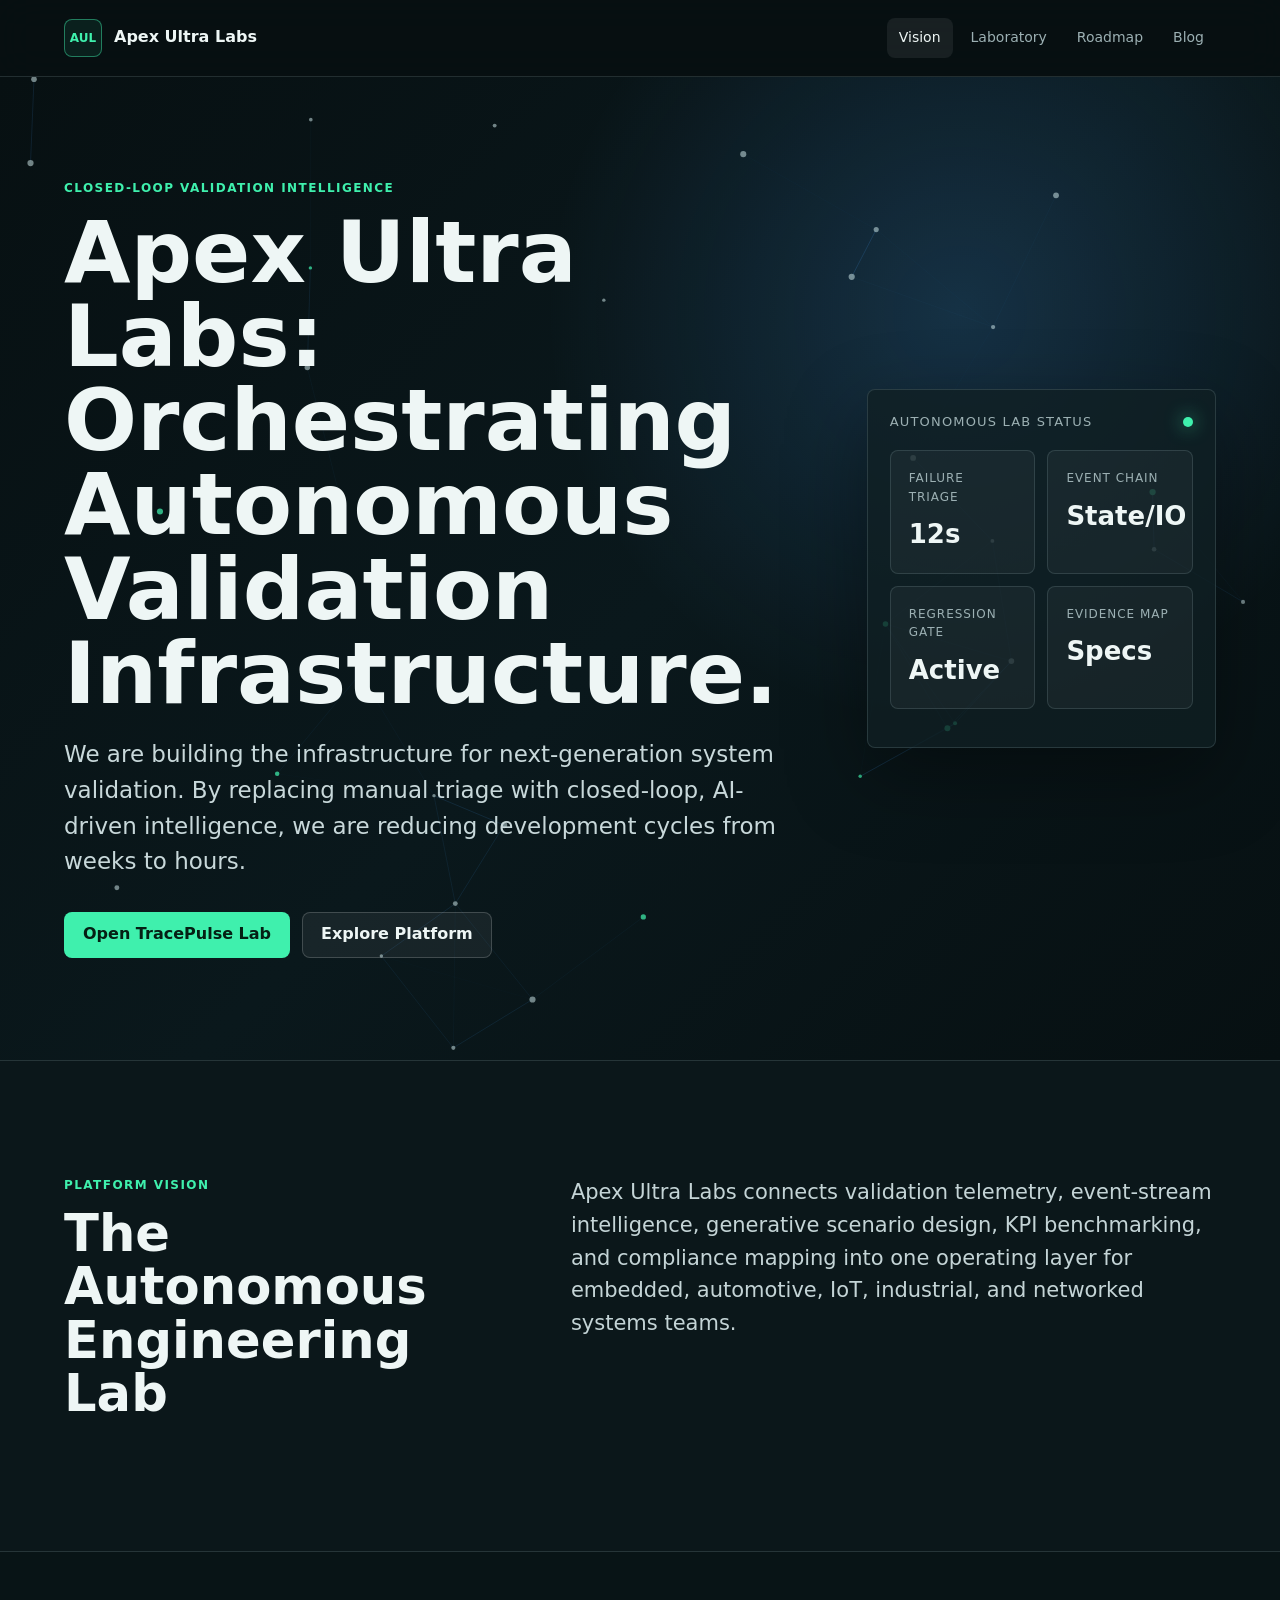
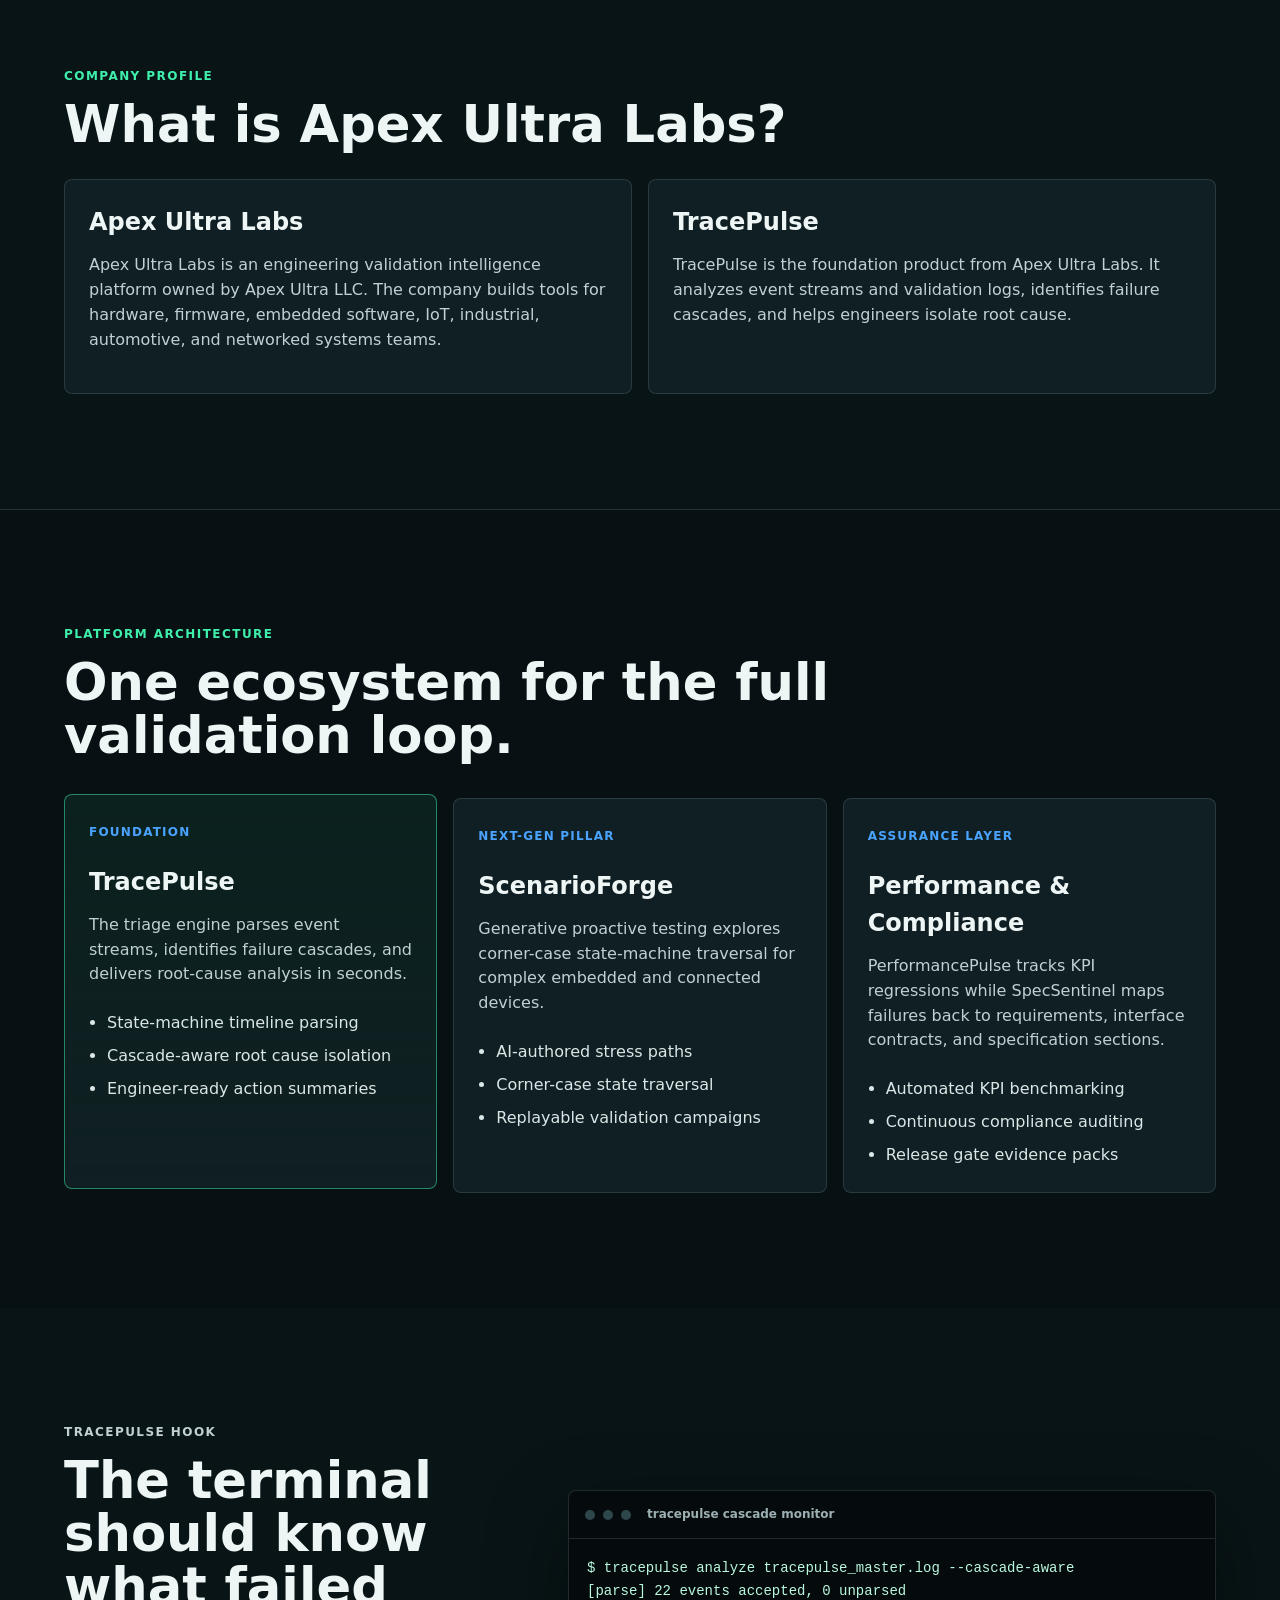
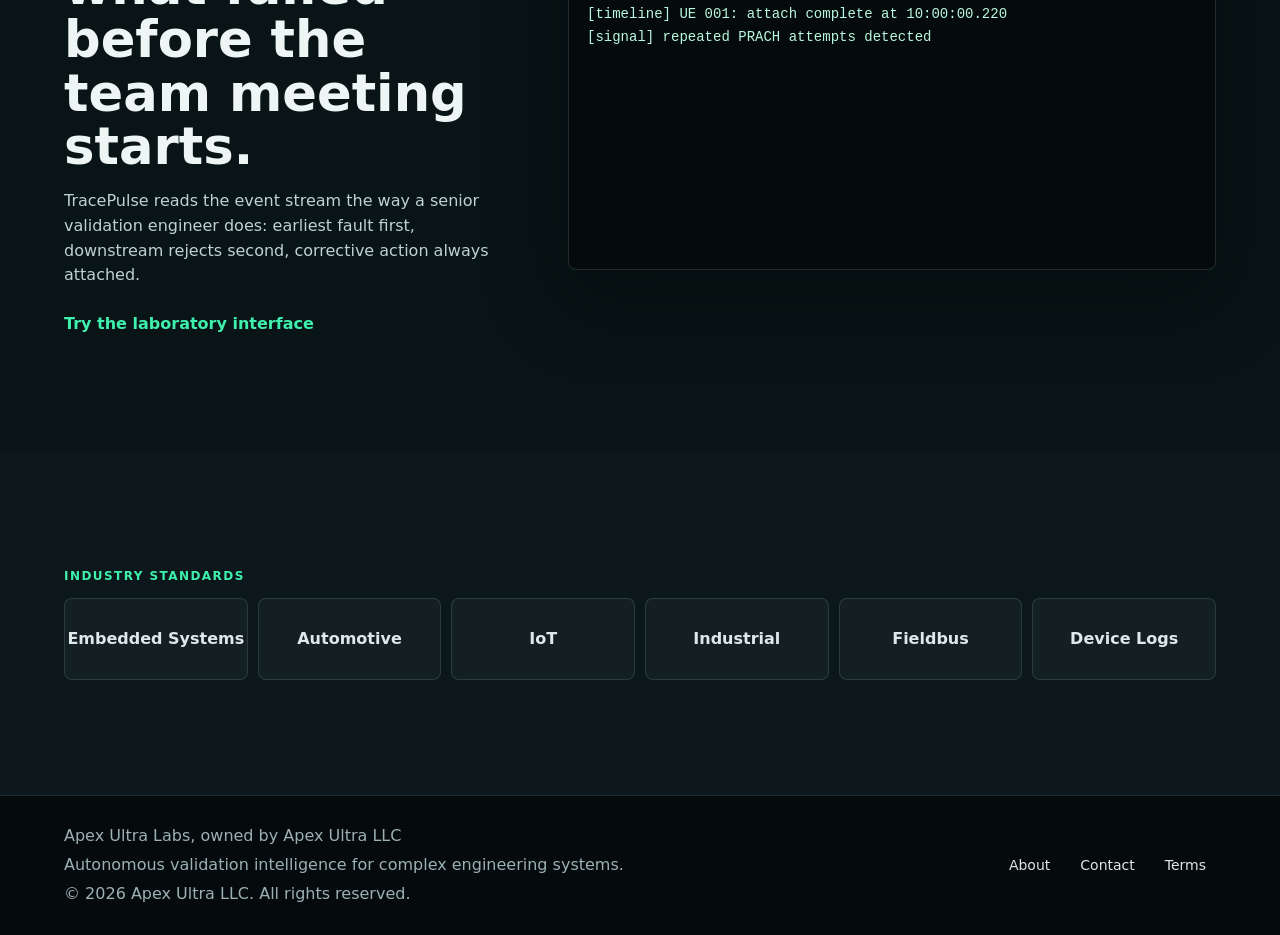
==== commit d7f87356: "Add HIL validation technical blog" ====
--- a/index.html
+++ b/index.html
@@ -85,6 +85,7 @@
         <a href="index.html" aria-current="page">Vision</a>
         <a href="laboratory.html">Laboratory</a>
         <a href="roadmap.html">Roadmap</a>
+        <a href="blog/">Blog</a>
       </nav>
     </header>
 
--- a/styles.css
+++ b/styles.css
@@ -465,6 +465,41 @@
   padding: clamp(28px, 5vw, 72px);
 }
 
+.lab-seo-section {
+  padding-top: clamp(48px, 7vw, 88px);
+  padding-bottom: clamp(48px, 7vw, 88px);
+  background: var(--bg);
+}
+
+.lab-seo-section.alternate {
+  background: var(--bg-2);
+  border-top: 1px solid var(--line);
+}
+
+.lab-seo-section > p {
+  max-width: 960px;
+  color: #c1d0d2;
+  font-size: 20px;
+}
+
+.capability-grid {
+  display: grid;
+  grid-template-columns: repeat(3, minmax(0, 1fr));
+  gap: 16px;
+  margin-top: 28px;
+}
+
+.capability-grid article {
+  padding: 24px;
+  border: 1px solid var(--line);
+  border-radius: 8px;
+  background: var(--panel);
+}
+
+.capability-grid p {
+  color: #c1d0d2;
+}
+
 .upload-panel,
 .analysis-panel {
   padding: 24px;
@@ -642,6 +677,66 @@
   margin-top: 10px;
 }
 
+.blog-list {
+  display: grid;
+  gap: 16px;
+  max-width: 980px;
+  padding: clamp(36px, 6vw, 84px) clamp(18px, 5vw, 72px);
+}
+
+.blog-card {
+  padding: 24px;
+  border: 1px solid var(--line);
+  border-radius: 8px;
+  background: var(--panel);
+}
+
+.blog-card h2 {
+  font-size: clamp(28px, 4vw, 44px);
+}
+
+.blog-card h2 a {
+  text-decoration: none;
+}
+
+.blog-card p {
+  max-width: 760px;
+  color: #c1d0d2;
+}
+
+.article-page {
+  max-width: 980px;
+  padding: clamp(54px, 8vw, 110px) clamp(18px, 5vw, 72px);
+}
+
+.article-header {
+  margin-bottom: 44px;
+}
+
+.article-header h1 {
+  font-size: clamp(42px, 6vw, 74px);
+}
+
+.article-header p,
+.article-page section p {
+  color: #c1d0d2;
+  font-size: 19px;
+}
+
+.article-page section {
+  padding: 26px 0;
+  border-top: 1px solid var(--line);
+}
+
+.article-page section h2 {
+  max-width: 760px;
+  font-size: clamp(28px, 4vw, 42px);
+}
+
+.article-page .button {
+  margin-top: 12px;
+}
+
 @media (max-width: 980px) {
   .hero,
   .intro-band,
@@ -652,7 +747,8 @@
 
   .ecosystem-grid,
   .standard-bar,
-  .entity-grid {
+  .entity-grid,
+  .capability-grid {
     grid-template-columns: repeat(2, minmax(0, 1fr));
   }
 
@@ -681,6 +777,7 @@
   .analysis-grid,
   .ecosystem-grid,
   .entity-grid,
+  .capability-grid,
   .standard-bar {
     grid-template-columns: 1fr;
   }
